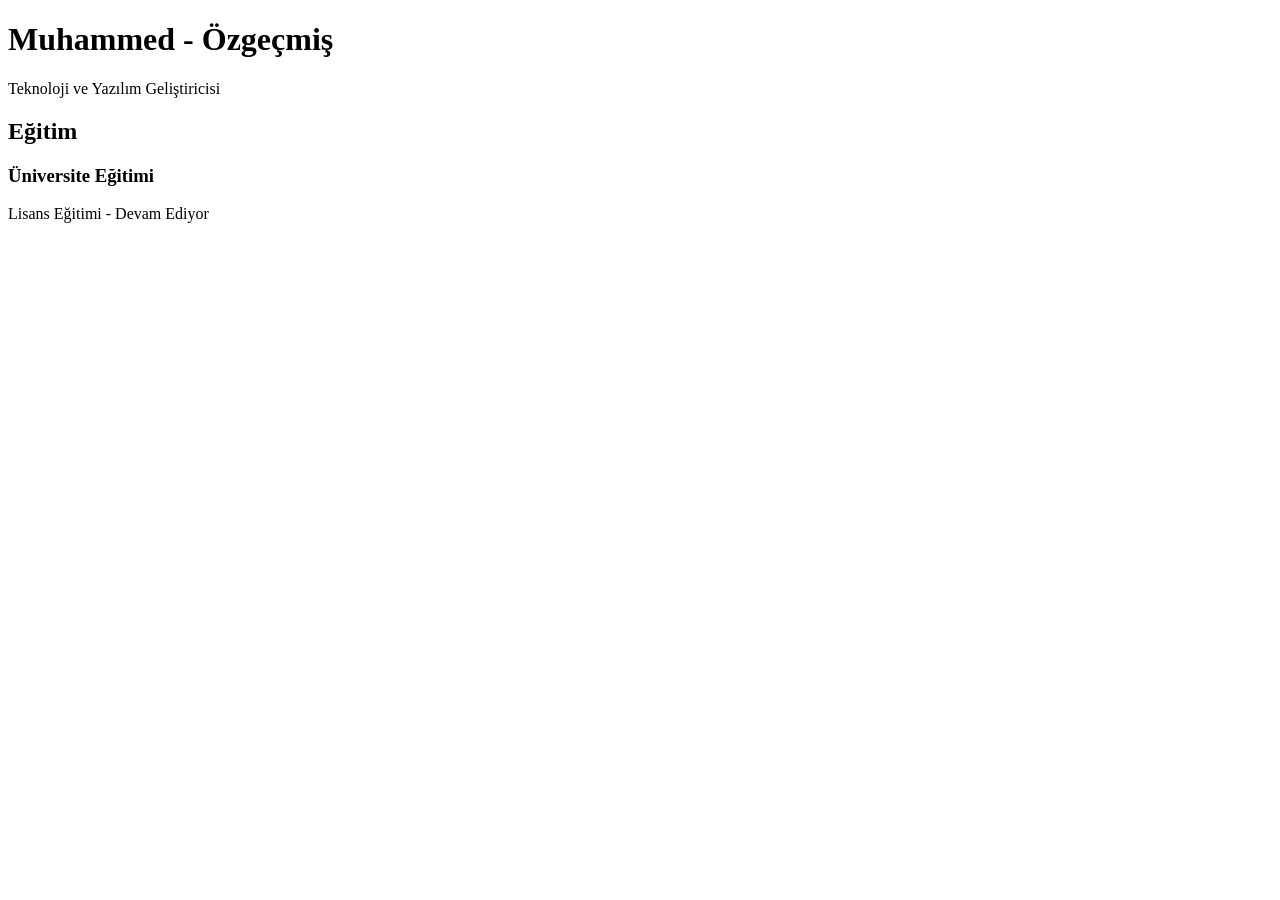
==== cv.html @ 90a43ade "İlk commit: Hakkında ve CV sayfalarının semantik iskeleti oluşturuldu" ====
<!DOCTYPE html>
<html lang="tr">

<head>
    <meta charset="UTF-8">
    <meta name="viewport" content="width=device-width, initial-scale=1.0">
    <title>Özgeçmiş</title>
</head>

<body>
    <header>
        <h1>Muhammed - Özgeçmiş</h1>
        <p>Teknoloji ve Yazılım Geliştiricisi</p>
    </header>

    <section>
        <h2>Eğitim</h2>
        <article>
            <h3>Üniversite Eğitimi</h3>
            <p>Lisans Eğitimi - Devam Ediyor</p>
        </article>
    </section>
</body>

</html>
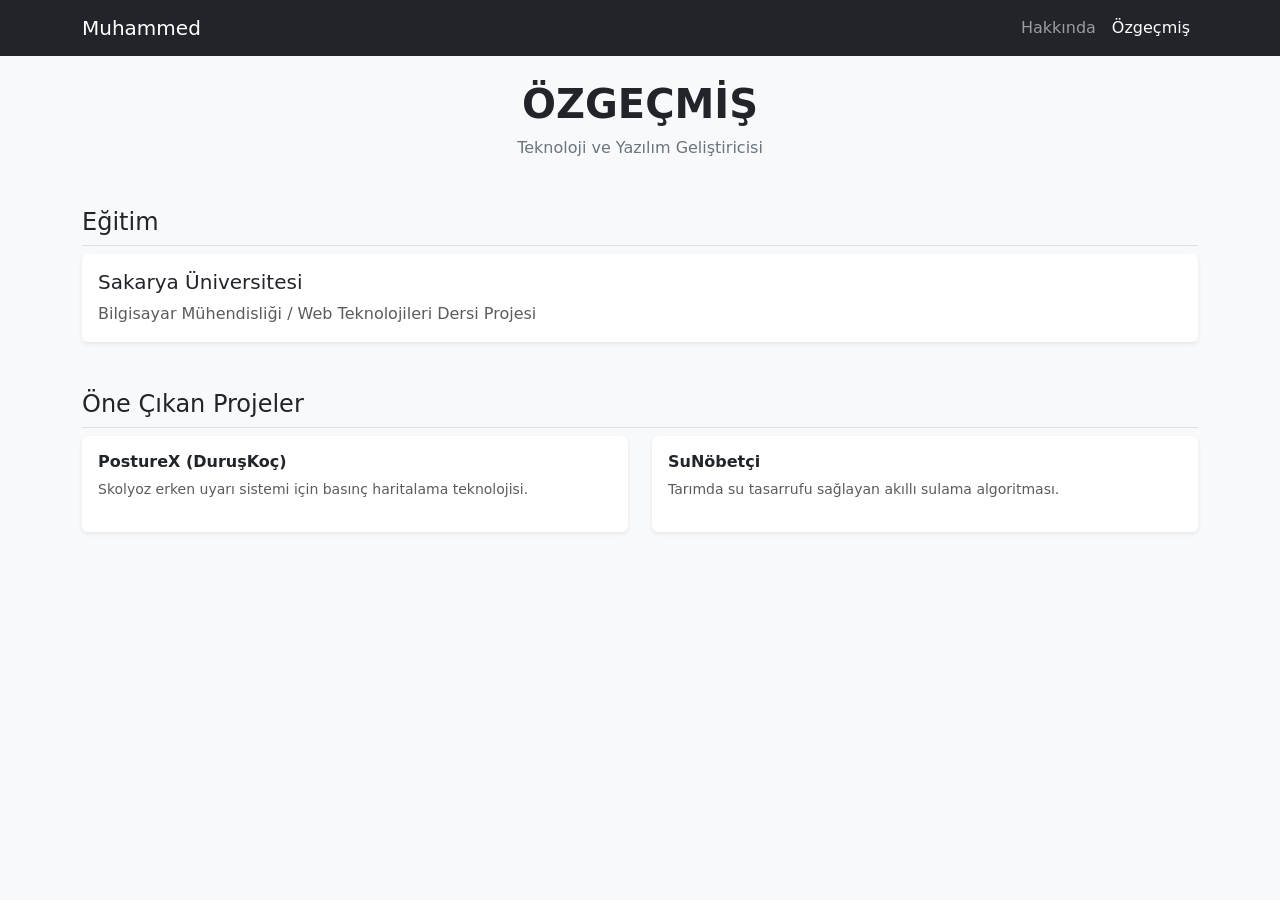
==== commit c6830b0b: "2. Gün: Bootstrap entegrasyonu ve responsive navbar yapısı kuruldu" ====
--- a/cv.html
+++ b/cv.html
@@ -4,22 +4,58 @@
 <head>
     <meta charset="UTF-8">
     <meta name="viewport" content="width=device-width, initial-scale=1.0">
-    <title>Özgeçmiş</title>
+    <title>Özgeçmiş - Muhammed</title>
+    <link href="https://cdn.jsdelivr.net/npm/bootstrap@5.3.0/dist/css/bootstrap.min.css" rel="stylesheet">
 </head>
 
-<body>
-    <header>
-        <h1>Muhammed - Özgeçmiş</h1>
-        <p>Teknoloji ve Yazılım Geliştiricisi</p>
-    </header>
+<body class="bg-light">
 
-    <section>
-        <h2>Eğitim</h2>
-        <article>
-            <h3>Üniversite Eğitimi</h3>
-            <p>Lisans Eğitimi - Devam Ediyor</p>
-        </article>
-    </section>
+    <nav class="navbar navbar-expand-lg navbar-dark bg-dark mb-4">
+        <div class="container">
+            <a class="navbar-brand" href="index.html">Muhammed</a>
+            <div class="collapse navbar-collapse" id="navbarNav">
+                <ul class="navbar-nav ms-auto">
+                    <li class="nav-item"><a class="nav-link" href="index.html">Hakkında</a></li>
+                    <li class="nav-item"><a class="nav-link active" href="cv.html">Özgeçmiş</a></li>
+                </ul>
+            </div>
+        </div>
+    </nav>
+
+    <main class="container">
+        <header class="text-center mb-5">
+            <h1 class="fw-bold">ÖZGEÇMİŞ</h1>
+            <p class="text-secondary">Teknoloji ve Yazılım Geliştiricisi</p>
+        </header>
+
+        <section class="mb-5">
+            <h2 class="h4 border-bottom pb-2">Eğitim</h2>
+            <article class="card border-0 shadow-sm p-3 mb-3">
+                <h3 class="h5">Sakarya Üniversitesi</h3>
+                <p class="mb-0 text-muted">Bilgisayar Mühendisliği / Web Teknolojileri Dersi Projesi</p>
+            </article>
+        </section>
+
+        <section>
+            <h2 class="h4 border-bottom pb-2">Öne Çıkan Projeler</h2>
+            <div class="row">
+                <div class="col-md-6 mb-3">
+                    <article class="card h-100 border-0 shadow-sm p-3">
+                        <h3 class="h6 fw-bold">PostureX (DuruşKoç)</h3>
+                        <p class="small text-muted">Skolyoz erken uyarı sistemi için basınç haritalama teknolojisi.</p>
+                    </article>
+                </div>
+                <div class="col-md-6 mb-3">
+                    <article class="card h-100 border-0 shadow-sm p-3">
+                        <h3 class="h6 fw-bold">SuNöbetçi</h3>
+                        <p class="small text-muted">Tarımda su tasarrufu sağlayan akıllı sulama algoritması.</p>
+                    </article>
+                </div>
+            </div>
+        </section>
+    </main>
+
+    <script src="https://cdn.jsdelivr.net/npm/bootstrap@5.3.0/dist/js/bootstrap.bundle.min.js"></script>
 </body>
 
 </html>
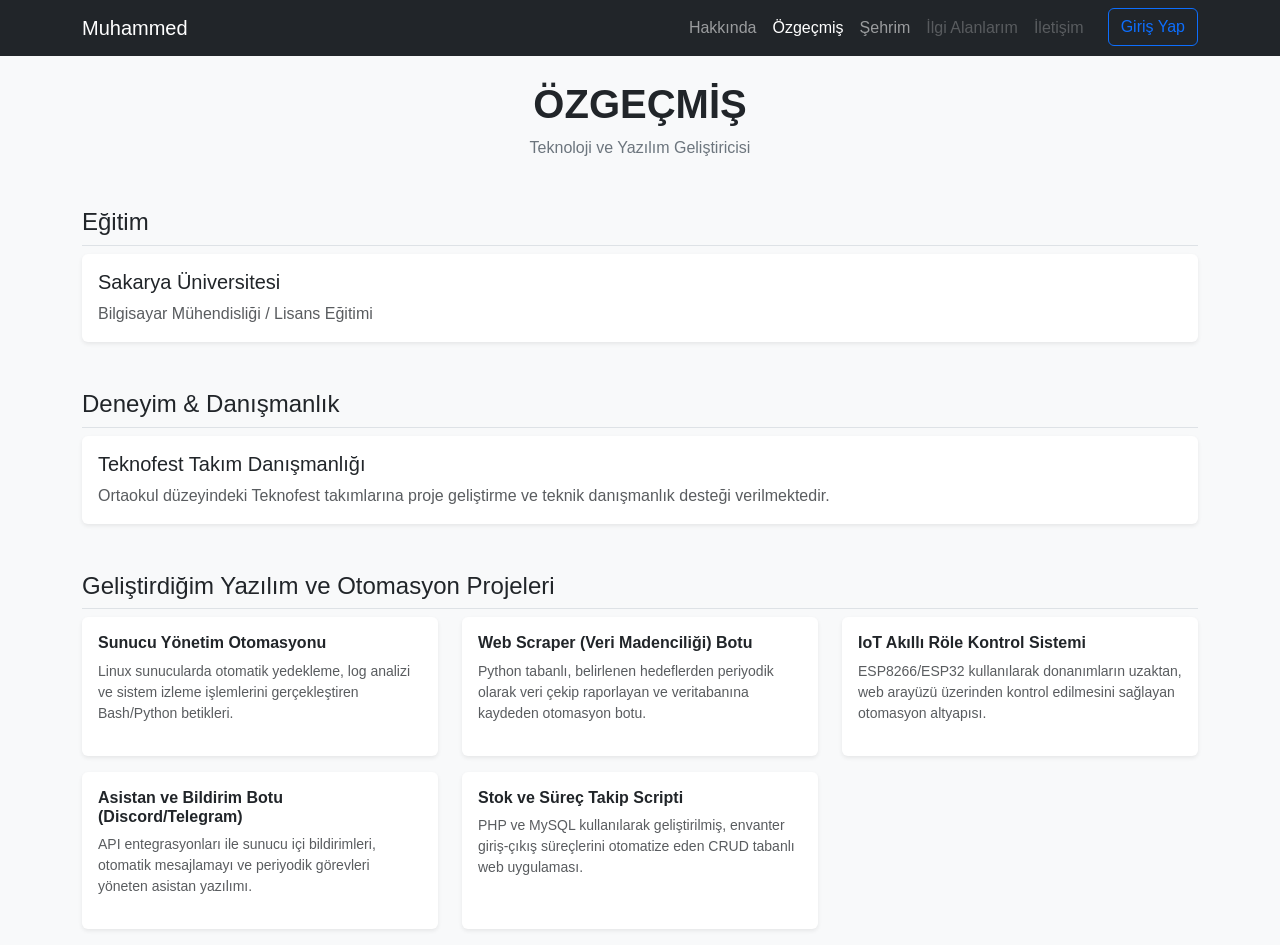
==== commit 49d5250e: "Özgeçmiş projeleri yazılım ve otomasyon odaklı 5 yeni proje ile güncellendi" ====
--- a/cv.html
+++ b/cv.html
@@ -5,18 +5,29 @@
     <meta charset="UTF-8">
     <meta name="viewport" content="width=device-width, initial-scale=1.0">
     <title>Özgeçmiş - Muhammed</title>
+    <!-- Bootstrap CSS CDN -->
     <link href="https://cdn.jsdelivr.net/npm/bootstrap@5.3.0/dist/css/bootstrap.min.css" rel="stylesheet">
+    <!-- Kendi Harici CSS Dosyamız -->
+    <link rel="stylesheet" href="style.css">
 </head>
 
 <body class="bg-light">
 
+    <!-- Navigasyon Menüsü -->
     <nav class="navbar navbar-expand-lg navbar-dark bg-dark mb-4">
         <div class="container">
             <a class="navbar-brand" href="index.html">Muhammed</a>
+            <button class="navbar-toggler" type="button" data-bs-toggle="collapse" data-bs-target="#navbarNav">
+                <span class="navbar-toggler-icon"></span>
+            </button>
             <div class="collapse navbar-collapse" id="navbarNav">
                 <ul class="navbar-nav ms-auto">
                     <li class="nav-item"><a class="nav-link" href="index.html">Hakkında</a></li>
                     <li class="nav-item"><a class="nav-link active" href="cv.html">Özgeçmiş</a></li>
+                    <li class="nav-item"><a class="nav-link" href="sehir.html">Şehrim</a></li>
+                    <li class="nav-item"><a class="nav-link disabled" href="#">İlgi Alanlarım</a></li>
+                    <li class="nav-item"><a class="nav-link disabled" href="#">İletişim</a></li>
+                    <li class="nav-item"><a class="btn btn-outline-primary ms-lg-3" href="#">Giriş Yap</a></li>
                 </ul>
             </div>
         </div>
@@ -32,29 +43,62 @@
             <h2 class="h4 border-bottom pb-2">Eğitim</h2>
             <article class="card border-0 shadow-sm p-3 mb-3">
                 <h3 class="h5">Sakarya Üniversitesi</h3>
-                <p class="mb-0 text-muted">Bilgisayar Mühendisliği / Web Teknolojileri Dersi Projesi</p>
+                <p class="mb-0 text-muted">Bilgisayar Mühendisliği / Lisans Eğitimi</p>
+            </article>
+        </section>
+
+        <section class="mb-5">
+            <h2 class="h4 border-bottom pb-2">Deneyim & Danışmanlık</h2>
+            <article class="card border-0 shadow-sm p-3 mb-3">
+                <h3 class="h5">Teknofest Takım Danışmanlığı</h3>
+                <p class="mb-0 text-muted">Ortaokul düzeyindeki Teknofest takımlarına proje geliştirme ve teknik
+                    danışmanlık desteği verilmektedir.</p>
             </article>
         </section>
 
         <section>
-            <h2 class="h4 border-bottom pb-2">Öne Çıkan Projeler</h2>
+            <h2 class="h4 border-bottom pb-2">Geliştirdiğim Yazılım ve Otomasyon Projeleri</h2>
             <div class="row">
-                <div class="col-md-6 mb-3">
+                <div class="col-md-4 mb-3">
                     <article class="card h-100 border-0 shadow-sm p-3">
-                        <h3 class="h6 fw-bold">PostureX (DuruşKoç)</h3>
-                        <p class="small text-muted">Skolyoz erken uyarı sistemi için basınç haritalama teknolojisi.</p>
+                        <h3 class="h6 fw-bold">Sunucu Yönetim Otomasyonu</h3>
+                        <p class="small text-muted">Linux sunucularda otomatik yedekleme, log analizi ve sistem izleme
+                            işlemlerini gerçekleştiren Bash/Python betikleri.</p>
                     </article>
                 </div>
-                <div class="col-md-6 mb-3">
+                <div class="col-md-4 mb-3">
                     <article class="card h-100 border-0 shadow-sm p-3">
-                        <h3 class="h6 fw-bold">SuNöbetçi</h3>
-                        <p class="small text-muted">Tarımda su tasarrufu sağlayan akıllı sulama algoritması.</p>
+                        <h3 class="h6 fw-bold">Web Scraper (Veri Madenciliği) Botu</h3>
+                        <p class="small text-muted">Python tabanlı, belirlenen hedeflerden periyodik olarak veri çekip
+                            raporlayan ve veritabanına kaydeden otomasyon botu.</p>
+                    </article>
+                </div>
+                <div class="col-md-4 mb-3">
+                    <article class="card h-100 border-0 shadow-sm p-3">
+                        <h3 class="h6 fw-bold">IoT Akıllı Röle Kontrol Sistemi</h3>
+                        <p class="small text-muted">ESP8266/ESP32 kullanılarak donanımların uzaktan, web arayüzü
+                            üzerinden kontrol edilmesini sağlayan otomasyon altyapısı.</p>
+                    </article>
+                </div>
+                <div class="col-md-4 mb-3">
+                    <article class="card h-100 border-0 shadow-sm p-3">
+                        <h3 class="h6 fw-bold">Asistan ve Bildirim Botu (Discord/Telegram)</h3>
+                        <p class="small text-muted">API entegrasyonları ile sunucu içi bildirimleri, otomatik
+                            mesajlamayı ve periyodik görevleri yöneten asistan yazılımı.</p>
+                    </article>
+                </div>
+                <div class="col-md-4 mb-3">
+                    <article class="card h-100 border-0 shadow-sm p-3">
+                        <h3 class="h6 fw-bold">Stok ve Süreç Takip Scripti</h3>
+                        <p class="small text-muted">PHP ve MySQL kullanılarak geliştirilmiş, envanter giriş-çıkış
+                            süreçlerini otomatize eden CRUD tabanlı web uygulaması.</p>
                     </article>
                 </div>
             </div>
         </section>
     </main>
 
+    <!-- Bootstrap JS CDN -->
     <script src="https://cdn.jsdelivr.net/npm/bootstrap@5.3.0/dist/js/bootstrap.bundle.min.js"></script>
 </body>
 
--- a/style.css
+++ b/style.css
@@ -0,0 +1,31 @@
+/* Tüm sayfalar için geçerli olacak genel stil kodları.
+  PDF Kuralı: Tüm stiller harici bir dosyada (.css) tutulmalıdır.
+*/
+
+body {
+    font-family: 'Segoe UI', Tahoma, Geneva, Verdana, sans-serif;
+}
+
+/* Slider (Carousel) içindeki resimlerin aynı boyutta ve düzgün görünmesi için */
+.carousel-item img {
+    height: 500px;
+    object-fit: cover;
+    border-radius: 8px;
+}
+
+/* Mirasımız kartı için özel bir hover (üzerine gelme) efekti */
+.miras-card {
+    transition: transform 0.3s ease;
+    border-left: 5px solid #0d6efd;
+    /* Bootstrap primary rengi */
+}
+
+.miras-card:hover {
+    transform: translateY(-5px);
+    box-shadow: 0 10px 20px rgba(0, 0, 0, 0.1) !important;
+}
+
+/* Navbar linklerine hafif bir geçiş efekti */
+.navbar-nav .nav-link {
+    transition: color 0.3s;
+}
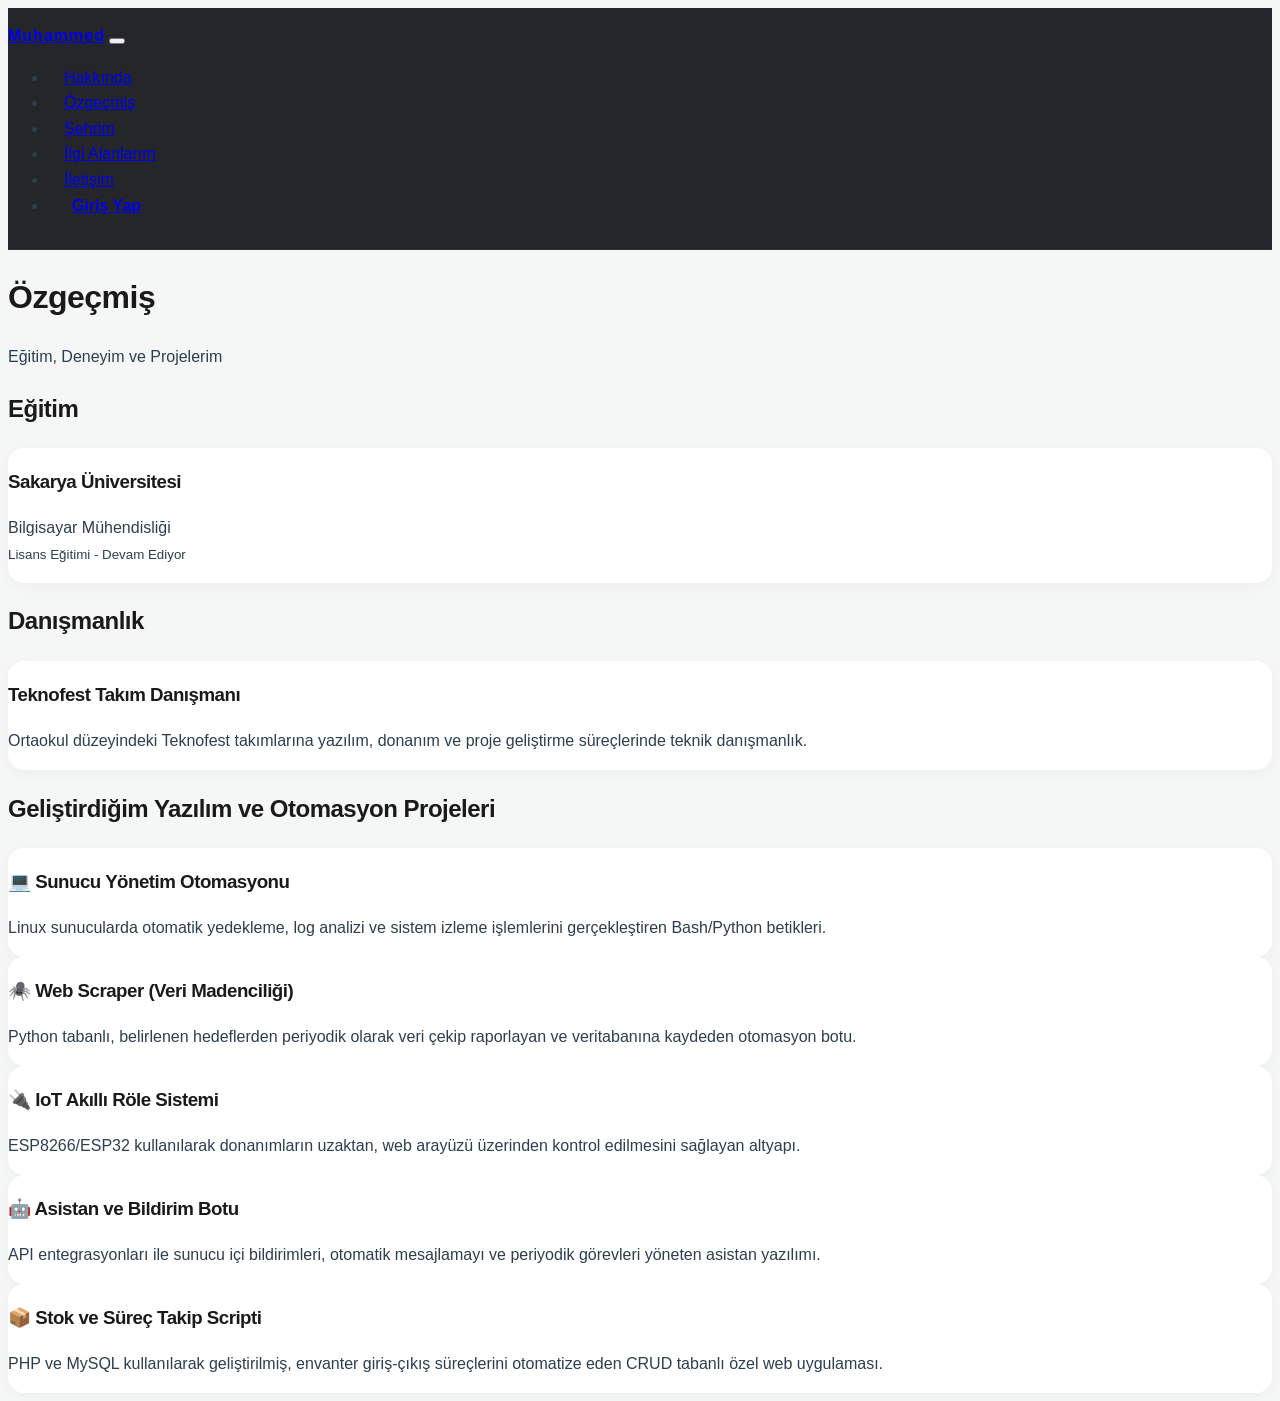
==== commit cdfd3cf9: "4. Gün: Tüm sayfalara Modern UI tasarımı giydirildi, tipografi ve CSS yapılandırmaları iyileştirildi" ====
--- a/cv.html
+++ b/cv.html
@@ -5,101 +5,114 @@
     <meta charset="UTF-8">
     <meta name="viewport" content="width=device-width, initial-scale=1.0">
     <title>Özgeçmiş - Muhammed</title>
-    <!-- Bootstrap CSS CDN -->
-    <link href="https://cdn.jsdelivr.net/npm/bootstrap@5.3.0/dist/css/bootstrap.min.css" rel="stylesheet">
-    <!-- Kendi Harici CSS Dosyamız -->
+    <!-- Bootstrap CSS -->
+    <link
+        href="[https://cdn.jsdelivr.net/npm/bootstrap@5.3.0/dist/css/bootstrap.min.css](https://cdn.jsdelivr.net/npm/bootstrap@5.3.0/dist/css/bootstrap.min.css)"
+        rel="stylesheet">
+    <!-- Harici CSS -->
     <link rel="stylesheet" href="style.css">
 </head>
 
-<body class="bg-light">
+<body>
 
     <!-- Navigasyon Menüsü -->
-    <nav class="navbar navbar-expand-lg navbar-dark bg-dark mb-4">
+    <nav class="navbar navbar-expand-lg navbar-dark custom-navbar sticky-top mb-5">
         <div class="container">
             <a class="navbar-brand" href="index.html">Muhammed</a>
-            <button class="navbar-toggler" type="button" data-bs-toggle="collapse" data-bs-target="#navbarNav">
+            <button class="navbar-toggler border-0" type="button" data-bs-toggle="collapse" data-bs-target="#navbarNav">
                 <span class="navbar-toggler-icon"></span>
             </button>
             <div class="collapse navbar-collapse" id="navbarNav">
-                <ul class="navbar-nav ms-auto">
+                <ul class="navbar-nav ms-auto align-items-center">
                     <li class="nav-item"><a class="nav-link" href="index.html">Hakkında</a></li>
                     <li class="nav-item"><a class="nav-link active" href="cv.html">Özgeçmiş</a></li>
                     <li class="nav-item"><a class="nav-link" href="sehir.html">Şehrim</a></li>
-                    <li class="nav-item"><a class="nav-link disabled" href="#">İlgi Alanlarım</a></li>
+                    <li class="nav-item"><a class="nav-link" href="ilgi-alanlarim.html">İlgi Alanlarım</a></li>
                     <li class="nav-item"><a class="nav-link disabled" href="#">İletişim</a></li>
-                    <li class="nav-item"><a class="btn btn-outline-primary ms-lg-3" href="#">Giriş Yap</a></li>
+                    <li class="nav-item ms-lg-3"><a class="btn btn-outline-light btn-modern btn-sm" href="#">Giriş
+                            Yap</a></li>
                 </ul>
             </div>
         </div>
     </nav>
 
-    <main class="container">
+    <main class="container fade-in">
         <header class="text-center mb-5">
-            <h1 class="fw-bold">ÖZGEÇMİŞ</h1>
-            <p class="text-secondary">Teknoloji ve Yazılım Geliştiricisi</p>
+            <h1 class="display-5 fw-bold text-dark">Özgeçmiş</h1>
+            <p class="lead text-secondary">Eğitim, Deneyim ve Projelerim</p>
         </header>
 
-        <section class="mb-5">
-            <h2 class="h4 border-bottom pb-2">Eğitim</h2>
-            <article class="card border-0 shadow-sm p-3 mb-3">
-                <h3 class="h5">Sakarya Üniversitesi</h3>
-                <p class="mb-0 text-muted">Bilgisayar Mühendisliği / Lisans Eğitimi</p>
-            </article>
-        </section>
+        <div class="row">
+            <!-- Sol Kolon: Eğitim ve Deneyim -->
+            <div class="col-lg-4 mb-4">
+                <section class="mb-5">
+                    <h2 class="h4 mb-4 text-primary">Eğitim</h2>
+                    <article class="modern-card p-4 mb-4 border-start border-primary border-4">
+                        <h3 class="h5 fw-bold">Sakarya Üniversitesi</h3>
+                        <p class="mb-0 text-muted">Bilgisayar Mühendisliği <br> <small>Lisans Eğitimi - Devam
+                                Ediyor</small></p>
+                    </article>
+                </section>
 
-        <section class="mb-5">
-            <h2 class="h4 border-bottom pb-2">Deneyim & Danışmanlık</h2>
-            <article class="card border-0 shadow-sm p-3 mb-3">
-                <h3 class="h5">Teknofest Takım Danışmanlığı</h3>
-                <p class="mb-0 text-muted">Ortaokul düzeyindeki Teknofest takımlarına proje geliştirme ve teknik
-                    danışmanlık desteği verilmektedir.</p>
-            </article>
-        </section>
+                <section>
+                    <h2 class="h4 mb-4 text-primary">Danışmanlık</h2>
+                    <article class="modern-card p-4 border-start border-success border-4">
+                        <h3 class="h5 fw-bold">Teknofest Takım Danışmanı</h3>
+                        <p class="mb-0 text-muted text-sm">Ortaokul düzeyindeki Teknofest takımlarına yazılım, donanım
+                            ve proje geliştirme süreçlerinde teknik danışmanlık.</p>
+                    </article>
+                </section>
+            </div>
 
-        <section>
-            <h2 class="h4 border-bottom pb-2">Geliştirdiğim Yazılım ve Otomasyon Projeleri</h2>
-            <div class="row">
-                <div class="col-md-4 mb-3">
-                    <article class="card h-100 border-0 shadow-sm p-3">
-                        <h3 class="h6 fw-bold">Sunucu Yönetim Otomasyonu</h3>
-                        <p class="small text-muted">Linux sunucularda otomatik yedekleme, log analizi ve sistem izleme
-                            işlemlerini gerçekleştiren Bash/Python betikleri.</p>
-                    </article>
-                </div>
-                <div class="col-md-4 mb-3">
-                    <article class="card h-100 border-0 shadow-sm p-3">
-                        <h3 class="h6 fw-bold">Web Scraper (Veri Madenciliği) Botu</h3>
-                        <p class="small text-muted">Python tabanlı, belirlenen hedeflerden periyodik olarak veri çekip
-                            raporlayan ve veritabanına kaydeden otomasyon botu.</p>
-                    </article>
-                </div>
-                <div class="col-md-4 mb-3">
-                    <article class="card h-100 border-0 shadow-sm p-3">
-                        <h3 class="h6 fw-bold">IoT Akıllı Röle Kontrol Sistemi</h3>
-                        <p class="small text-muted">ESP8266/ESP32 kullanılarak donanımların uzaktan, web arayüzü
-                            üzerinden kontrol edilmesini sağlayan otomasyon altyapısı.</p>
-                    </article>
-                </div>
-                <div class="col-md-4 mb-3">
-                    <article class="card h-100 border-0 shadow-sm p-3">
-                        <h3 class="h6 fw-bold">Asistan ve Bildirim Botu (Discord/Telegram)</h3>
-                        <p class="small text-muted">API entegrasyonları ile sunucu içi bildirimleri, otomatik
-                            mesajlamayı ve periyodik görevleri yöneten asistan yazılımı.</p>
-                    </article>
-                </div>
-                <div class="col-md-4 mb-3">
-                    <article class="card h-100 border-0 shadow-sm p-3">
-                        <h3 class="h6 fw-bold">Stok ve Süreç Takip Scripti</h3>
-                        <p class="small text-muted">PHP ve MySQL kullanılarak geliştirilmiş, envanter giriş-çıkış
-                            süreçlerini otomatize eden CRUD tabanlı web uygulaması.</p>
-                    </article>
-                </div>
+            <!-- Sağ Kolon: Projeler -->
+            <div class="col-lg-8">
+                <section>
+                    <h2 class="h4 mb-4 text-primary">Geliştirdiğim Yazılım ve Otomasyon Projeleri</h2>
+                    <div class="row">
+                        <div class="col-md-6 mb-4">
+                            <article class="modern-card h-100 p-4">
+                                <h3 class="h6 fw-bold text-dark mb-2">💻 Sunucu Yönetim Otomasyonu</h3>
+                                <p class="small text-secondary mb-0">Linux sunucularda otomatik yedekleme, log analizi
+                                    ve sistem izleme işlemlerini gerçekleştiren Bash/Python betikleri.</p>
+                            </article>
+                        </div>
+                        <div class="col-md-6 mb-4">
+                            <article class="modern-card h-100 p-4">
+                                <h3 class="h6 fw-bold text-dark mb-2">🕷️ Web Scraper (Veri Madenciliği)</h3>
+                                <p class="small text-secondary mb-0">Python tabanlı, belirlenen hedeflerden periyodik
+                                    olarak veri çekip raporlayan ve veritabanına kaydeden otomasyon botu.</p>
+                            </article>
+                        </div>
+                        <div class="col-md-6 mb-4">
+                            <article class="modern-card h-100 p-4">
+                                <h3 class="h6 fw-bold text-dark mb-2">🔌 IoT Akıllı Röle Sistemi</h3>
+                                <p class="small text-secondary mb-0">ESP8266/ESP32 kullanılarak donanımların uzaktan,
+                                    web arayüzü üzerinden kontrol edilmesini sağlayan altyapı.</p>
+                            </article>
+                        </div>
+                        <div class="col-md-6 mb-4">
+                            <article class="modern-card h-100 p-4">
+                                <h3 class="h6 fw-bold text-dark mb-2">🤖 Asistan ve Bildirim Botu</h3>
+                                <p class="small text-secondary mb-0">API entegrasyonları ile sunucu içi bildirimleri,
+                                    otomatik mesajlamayı ve periyodik görevleri yöneten asistan yazılımı.</p>
+                            </article>
+                        </div>
+                        <div class="col-12 mb-4">
+                            <article class="modern-card p-4">
+                                <h3 class="h6 fw-bold text-dark mb-2">📦 Stok ve Süreç Takip Scripti</h3>
+                                <p class="small text-secondary mb-0">PHP ve MySQL kullanılarak geliştirilmiş, envanter
+                                    giriş-çıkış süreçlerini otomatize eden CRUD tabanlı özel web uygulaması.</p>
+                            </article>
+                        </div>
+                    </div>
+                </section>
             </div>
-        </section>
+        </div>
     </main>
 
-    <!-- Bootstrap JS CDN -->
-    <script src="https://cdn.jsdelivr.net/npm/bootstrap@5.3.0/dist/js/bootstrap.bundle.min.js"></script>
+    <!-- Bootstrap JS -->
+    <script
+        src="[https://cdn.jsdelivr.net/npm/bootstrap@5.3.0/dist/js/bootstrap.bundle.min.js](https://cdn.jsdelivr.net/npm/bootstrap@5.3.0/dist/js/bootstrap.bundle.min.js)"></script>
 </body>
 
 </html>
--- a/style.css
+++ b/style.css
@@ -1,31 +1,125 @@
-/* Tüm sayfalar için geçerli olacak genel stil kodları.
-  PDF Kuralı: Tüm stiller harici bir dosyada (.css) tutulmalıdır.
+/* Modern UI Tasarım Sistemi 
+  Tüm sayfalar için geçerli harici stil dosyası 
 */
 
+/* Google Fonts - Inter */
+@import url('[https://fonts.googleapis.com/css2?family=Inter:wght@300;400;500;600;700&display=swap](https://fonts.googleapis.com/css2?family=Inter:wght@300;400;500;600;700&display=swap)');
+
 body {
-    font-family: 'Segoe UI', Tahoma, Geneva, Verdana, sans-serif;
+    font-family: 'Inter', sans-serif;
+    background-color: #f4f7f6;
+    /* Çok hafif, modern bir gri/mavi arkaplan */
+    color: #2c3e50;
+    line-height: 1.6;
 }
 
-/* Slider (Carousel) içindeki resimlerin aynı boyutta ve düzgün görünmesi için */
-.carousel-item img {
-    height: 500px;
-    object-fit: cover;
+/* Başlıkların daha tok durması için */
+h1,
+h2,
+h3,
+h4,
+h5,
+h6 {
+    font-weight: 700;
+    color: #1a1a1a;
+    letter-spacing: -0.5px;
+}
+
+/* --- Navbar (Buzlu Cam Efekti) --- */
+.custom-navbar {
+    background: rgba(25, 27, 31, 0.95) !important;
+    backdrop-filter: blur(10px);
+    border-bottom: 1px solid rgba(255, 255, 255, 0.05);
+    padding: 15px 0;
+}
+
+.custom-navbar .navbar-brand {
+    font-weight: 700;
+    letter-spacing: 1px;
+}
+
+.custom-navbar .nav-link {
+    font-weight: 500;
+    transition: all 0.3s ease;
+    padding: 8px 16px !important;
     border-radius: 8px;
 }
 
-/* Mirasımız kartı için özel bir hover (üzerine gelme) efekti */
-.miras-card {
-    transition: transform 0.3s ease;
-    border-left: 5px solid #0d6efd;
-    /* Bootstrap primary rengi */
+.custom-navbar .nav-link:hover {
+    background-color: rgba(255, 255, 255, 0.1);
+    color: #fff !important;
 }
 
-.miras-card:hover {
-    transform: translateY(-5px);
-    box-shadow: 0 10px 20px rgba(0, 0, 0, 0.1) !important;
+/* --- Modern Kart Tasarımı --- */
+.modern-card {
+    background: #ffffff;
+    border: none;
+    border-radius: 16px;
+    /* Daha oval köşeler */
+    transition: all 0.4s cubic-bezier(0.175, 0.885, 0.32, 1.275);
+    box-shadow: 0 4px 15px rgba(0, 0, 0, 0.03);
+    overflow: hidden;
 }
 
-/* Navbar linklerine hafif bir geçiş efekti */
-.navbar-nav .nav-link {
-    transition: color 0.3s;
+.modern-card:hover {
+    transform: translateY(-8px);
+    box-shadow: 0 15px 30px rgba(0, 0, 0, 0.08);
+}
+
+.card-header-custom {
+    background: linear-gradient(135deg, #f8f9fa 0%, #e9ecef 100%);
+    border-bottom: none;
+    padding: 20px;
+}
+
+/* --- Slider (Carousel) İyileştirmeleri --- */
+#sehirSlider {
+    border-radius: 16px;
+    overflow: hidden;
+    box-shadow: 0 10px 30px rgba(0, 0, 0, 0.1);
+}
+
+.carousel-item img {
+    height: 550px;
+    object-fit: cover;
+}
+
+.carousel-caption {
+    background: linear-gradient(to top, rgba(0, 0, 0, 0.9), transparent);
+    bottom: 0;
+    left: 0;
+    right: 0;
+    padding-bottom: 30px;
+    border-radius: 0;
+}
+
+/* --- Buton İyileştirmeleri --- */
+.btn-modern {
+    border-radius: 8px;
+    font-weight: 600;
+    padding: 10px 24px;
+    transition: all 0.3s ease;
+}
+
+/* --- Sayfa Yüklenme Animasyonu --- */
+.fade-in {
+    animation: fadeIn 0.8s ease-in-out;
+}
+
+@keyframes fadeIn {
+    from {
+        opacity: 0;
+        transform: translateY(15px);
+    }
+
+    to {
+        opacity: 1;
+        transform: translateY(0);
+    }
+}
+
+/* API Sayfası Yükleniyor İkonu */
+.spinner-border {
+    width: 3rem;
+    height: 3rem;
 }
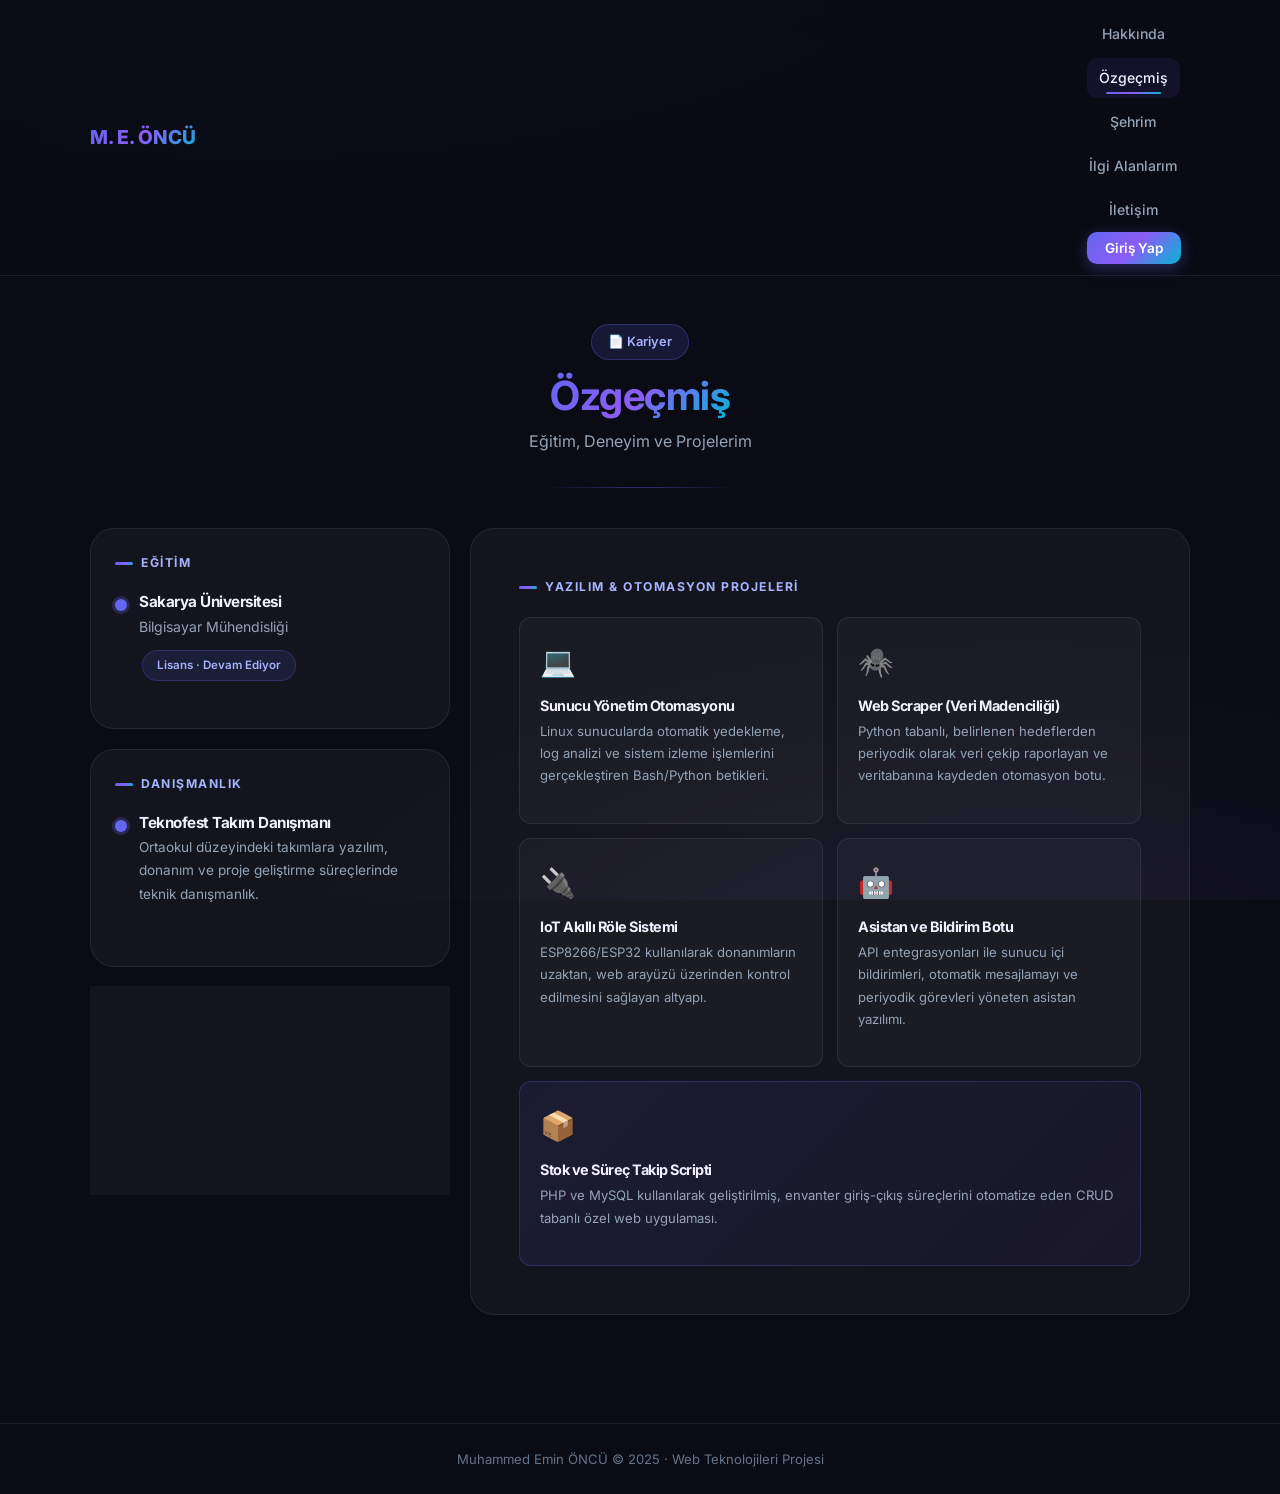
==== commit b1053308: "9. Gün: Video eklendi, Vue.js doğrulama entegre edildi, Login JS validasyonu ve LF/CRLF formatlamala" ====
--- a/cv.html
+++ b/cv.html
@@ -1,118 +1,144 @@
 <!DOCTYPE html>
 <html lang="tr">
-
 <head>
     <meta charset="UTF-8">
     <meta name="viewport" content="width=device-width, initial-scale=1.0">
-    <title>Özgeçmiş - Muhammed</title>
-    <!-- Bootstrap CSS -->
-    <link
-        href="[https://cdn.jsdelivr.net/npm/bootstrap@5.3.0/dist/css/bootstrap.min.css](https://cdn.jsdelivr.net/npm/bootstrap@5.3.0/dist/css/bootstrap.min.css)"
-        rel="stylesheet">
-    <!-- Harici CSS -->
+    <title>Özgeçmiş | Muhammed Emin ÖNCÜ</title>
+    <!-- Bootstrap CSS (Ödev Şartı) -->
+    <link href="https://cdn.jsdelivr.net/npm/bootstrap@5.3.0/dist/css/bootstrap.min.css" rel="stylesheet">
+    <!-- Özel Tasarımımız -->
     <link rel="stylesheet" href="style.css">
 </head>
-
 <body>
 
-    <!-- Navigasyon Menüsü -->
-    <nav class="navbar navbar-expand-lg navbar-dark custom-navbar sticky-top mb-5">
-        <div class="container">
-            <a class="navbar-brand" href="index.html">Muhammed</a>
-            <button class="navbar-toggler border-0" type="button" data-bs-toggle="collapse" data-bs-target="#navbarNav">
-                <span class="navbar-toggler-icon"></span>
+<nav class="custom-navbar" id="mainNav">
+    <div class="container">
+        <div class="navbar-inner">
+            <a class="navbar-brand" href="index.html">M. E. ÖNCÜ</a>
+            <button class="navbar-toggler" id="toggler" aria-label="Menüyü aç/kapat">
+                <span></span><span></span><span></span>
             </button>
-            <div class="collapse navbar-collapse" id="navbarNav">
-                <ul class="navbar-nav ms-auto align-items-center">
-                    <li class="nav-item"><a class="nav-link" href="index.html">Hakkında</a></li>
-                    <li class="nav-item"><a class="nav-link active" href="cv.html">Özgeçmiş</a></li>
-                    <li class="nav-item"><a class="nav-link" href="sehir.html">Şehrim</a></li>
-                    <li class="nav-item"><a class="nav-link" href="ilgi-alanlarim.html">İlgi Alanlarım</a></li>
-                    <li class="nav-item"><a class="nav-link disabled" href="#">İletişim</a></li>
-                    <li class="nav-item ms-lg-3"><a class="btn btn-outline-light btn-modern btn-sm" href="#">Giriş
-                            Yap</a></li>
-                </ul>
+            <ul class="navbar-nav" id="navMenu">
+                <li><a class="nav-link" href="index.html">Hakkında</a></li>
+                <li><a class="nav-link active" href="cv.html">Özgeçmiş</a></li>
+                <li><a class="nav-link" href="sehrim.html">Şehrim</a></li>
+                <li><a class="nav-link" href="ilgi-alanlarim.html">İlgi Alanlarım</a></li>
+                <li><a class="nav-link" href="iletisim.html">İletişim</a></li>
+                <li><a class="btn-nav-login" href="login.html">Giriş Yap</a></li>
+            </ul>
+        </div>
+    </div>
+</nav>
+
+<main class="container fade-in" style="padding-top: 48px; padding-bottom: 48px;">
+
+    <header class="text-center" style="margin-bottom: 40px;">
+        <span class="badge-accent" style="margin-bottom: 12px; display: inline-block;">📄 Kariyer</span>
+        <h1 style="font-size: 2.5rem;"><span class="gradient-text">Özgeçmiş</span></h1>
+        <p>Eğitim, Deneyim ve Projelerim</p>
+        <hr class="gradient-divider">
+    </header>
+
+    <div class="grid-cv">
+
+        <!-- Sol Sütun -->
+        <div style="display: flex; flex-direction: column; gap: 20px;">
+
+            <section class="modern-card p-4">
+                <div class="section-title">Eğitim</div>
+                <div class="timeline-item">
+                    <h2 style="font-size: 0.95rem; font-weight: 700; margin-bottom: 4px;">Sakarya Üniversitesi</h2>
+                    <p style="font-size: 0.88rem; margin-bottom: 8px;">Bilgisayar Mühendisliği</p>
+                    <span class="skill-tag" style="font-size: 0.72rem;">Lisans · Devam Ediyor</span>
+                </div>
+            </section>
+
+            <section class="modern-card p-4">
+                <div class="section-title">Danışmanlık</div>
+                <div class="timeline-item">
+                    <h2 style="font-size: 0.95rem; font-weight: 700; margin-bottom: 4px;">Teknofest Takım Danışmanı</h2>
+                    <p style="font-size: 0.85rem;">Ortaokul düzeyindeki takımlara yazılım, donanım ve proje geliştirme süreçlerinde teknik danışmanlık.</p>
+                </div>
+            </section>
+
+            <section class="modern-card p-4">
+                <div class="section-title">Yetenekler</div>
+                <div>
+                    <span class="skill-tag">Python</span>
+                    <span class="skill-tag">PHP</span>
+                    <span class="skill-tag">JavaScript</span>
+                    <span class="skill-tag">Linux</span>
+                    <span class="skill-tag">Bash</span>
+                    <span class="skill-tag">MySQL</span>
+                    <span class="skill-tag">ESP32</span>
+                    <span class="skill-tag">IoT</span>
+                    <span class="skill-tag">Git</span>
+                </div>
+            </section>
+
+        </div>
+
+        <!-- Sağ Sütun -->
+        <section class="modern-card p-5">
+            <div class="section-title">Yazılım &amp; Otomasyon Projeleri</div>
+            <div class="grid-2" style="gap: 14px;">
+
+                <article class="project-card" style="padding: 20px; background: rgba(255,255,255,0.03); border: 1px solid var(--border); border-radius: 12px; transition: var(--ease);"
+                    onmouseenter="this.style.borderColor='var(--border-a)';this.style.background='rgba(99,102,241,0.06)'"
+                    onmouseleave="this.style.borderColor='var(--border)';this.style.background='rgba(255,255,255,0.03)'">
+                    <div style="font-size: 1.8rem; margin-bottom: 10px;">💻</div>
+                    <h3 style="font-size: 0.9rem; font-weight: 700; margin-bottom: 6px;">Sunucu Yönetim Otomasyonu</h3>
+                    <p style="font-size: 0.82rem;">Linux sunucularda otomatik yedekleme, log analizi ve sistem izleme işlemlerini gerçekleştiren Bash/Python betikleri.</p>
+                </article>
+
+                <article style="padding: 20px; background: rgba(255,255,255,0.03); border: 1px solid var(--border); border-radius: 12px; transition: var(--ease);"
+                    onmouseenter="this.style.borderColor='var(--border-a)';this.style.background='rgba(99,102,241,0.06)'"
+                    onmouseleave="this.style.borderColor='var(--border)';this.style.background='rgba(255,255,255,0.03)'">
+                    <div style="font-size: 1.8rem; margin-bottom: 10px;">🕷️</div>
+                    <h3 style="font-size: 0.9rem; font-weight: 700; margin-bottom: 6px;">Web Scraper (Veri Madenciliği)</h3>
+                    <p style="font-size: 0.82rem;">Python tabanlı, belirlenen hedeflerden periyodik olarak veri çekip raporlayan ve veritabanına kaydeden otomasyon botu.</p>
+                </article>
+
+                <article style="padding: 20px; background: rgba(255,255,255,0.03); border: 1px solid var(--border); border-radius: 12px; transition: var(--ease);"
+                    onmouseenter="this.style.borderColor='var(--border-a)';this.style.background='rgba(99,102,241,0.06)'"
+                    onmouseleave="this.style.borderColor='var(--border)';this.style.background='rgba(255,255,255,0.03)'">
+                    <div style="font-size: 1.8rem; margin-bottom: 10px;">🔌</div>
+                    <h3 style="font-size: 0.9rem; font-weight: 700; margin-bottom: 6px;">IoT Akıllı Röle Sistemi</h3>
+                    <p style="font-size: 0.82rem;">ESP8266/ESP32 kullanılarak donanımların uzaktan, web arayüzü üzerinden kontrol edilmesini sağlayan altyapı.</p>
+                </article>
+
+                <article style="padding: 20px; background: rgba(255,255,255,0.03); border: 1px solid var(--border); border-radius: 12px; transition: var(--ease);"
+                    onmouseenter="this.style.borderColor='var(--border-a)';this.style.background='rgba(99,102,241,0.06)'"
+                    onmouseleave="this.style.borderColor='var(--border)';this.style.background='rgba(255,255,255,0.03)'">
+                    <div style="font-size: 1.8rem; margin-bottom: 10px;">🤖</div>
+                    <h3 style="font-size: 0.9rem; font-weight: 700; margin-bottom: 6px;">Asistan ve Bildirim Botu</h3>
+                    <p style="font-size: 0.82rem;">API entegrasyonları ile sunucu içi bildirimleri, otomatik mesajlamayı ve periyodik görevleri yöneten asistan yazılımı.</p>
+                </article>
+
+                <article style="padding: 20px; grid-column: 1 / -1; background: linear-gradient(135deg,rgba(99,102,241,0.1),rgba(139,92,246,0.06)); border: 1px solid rgba(99,102,241,0.25); border-radius: 12px;">
+                    <div style="font-size: 1.8rem; margin-bottom: 10px;">📦</div>
+                    <h3 style="font-size: 0.9rem; font-weight: 700; margin-bottom: 6px;">Stok ve Süreç Takip Scripti</h3>
+                    <p style="font-size: 0.82rem;">PHP ve MySQL kullanılarak geliştirilmiş, envanter giriş-çıkış süreçlerini otomatize eden CRUD tabanlı özel web uygulaması.</p>
+                </article>
+
             </div>
-        </div>
-    </nav>
+        </section>
 
-    <main class="container fade-in">
-        <header class="text-center mb-5">
-            <h1 class="display-5 fw-bold text-dark">Özgeçmiş</h1>
-            <p class="lead text-secondary">Eğitim, Deneyim ve Projelerim</p>
-        </header>
+    </div>
+</main>
 
-        <div class="row">
-            <!-- Sol Kolon: Eğitim ve Deneyim -->
-            <div class="col-lg-4 mb-4">
-                <section class="mb-5">
-                    <h2 class="h4 mb-4 text-primary">Eğitim</h2>
-                    <article class="modern-card p-4 mb-4 border-start border-primary border-4">
-                        <h3 class="h5 fw-bold">Sakarya Üniversitesi</h3>
-                        <p class="mb-0 text-muted">Bilgisayar Mühendisliği <br> <small>Lisans Eğitimi - Devam
-                                Ediyor</small></p>
-                    </article>
-                </section>
+<footer class="site-footer">
+    <div class="container">Muhammed Emin ÖNCÜ &copy; 2025 · Web Teknolojileri Projesi</div>
+</footer>
 
-                <section>
-                    <h2 class="h4 mb-4 text-primary">Danışmanlık</h2>
-                    <article class="modern-card p-4 border-start border-success border-4">
-                        <h3 class="h5 fw-bold">Teknofest Takım Danışmanı</h3>
-                        <p class="mb-0 text-muted text-sm">Ortaokul düzeyindeki Teknofest takımlarına yazılım, donanım
-                            ve proje geliştirme süreçlerinde teknik danışmanlık.</p>
-                    </article>
-                </section>
-            </div>
-
-            <!-- Sağ Kolon: Projeler -->
-            <div class="col-lg-8">
-                <section>
-                    <h2 class="h4 mb-4 text-primary">Geliştirdiğim Yazılım ve Otomasyon Projeleri</h2>
-                    <div class="row">
-                        <div class="col-md-6 mb-4">
-                            <article class="modern-card h-100 p-4">
-                                <h3 class="h6 fw-bold text-dark mb-2">💻 Sunucu Yönetim Otomasyonu</h3>
-                                <p class="small text-secondary mb-0">Linux sunucularda otomatik yedekleme, log analizi
-                                    ve sistem izleme işlemlerini gerçekleştiren Bash/Python betikleri.</p>
-                            </article>
-                        </div>
-                        <div class="col-md-6 mb-4">
-                            <article class="modern-card h-100 p-4">
-                                <h3 class="h6 fw-bold text-dark mb-2">🕷️ Web Scraper (Veri Madenciliği)</h3>
-                                <p class="small text-secondary mb-0">Python tabanlı, belirlenen hedeflerden periyodik
-                                    olarak veri çekip raporlayan ve veritabanına kaydeden otomasyon botu.</p>
-                            </article>
-                        </div>
-                        <div class="col-md-6 mb-4">
-                            <article class="modern-card h-100 p-4">
-                                <h3 class="h6 fw-bold text-dark mb-2">🔌 IoT Akıllı Röle Sistemi</h3>
-                                <p class="small text-secondary mb-0">ESP8266/ESP32 kullanılarak donanımların uzaktan,
-                                    web arayüzü üzerinden kontrol edilmesini sağlayan altyapı.</p>
-                            </article>
-                        </div>
-                        <div class="col-md-6 mb-4">
-                            <article class="modern-card h-100 p-4">
-                                <h3 class="h6 fw-bold text-dark mb-2">🤖 Asistan ve Bildirim Botu</h3>
-                                <p class="small text-secondary mb-0">API entegrasyonları ile sunucu içi bildirimleri,
-                                    otomatik mesajlamayı ve periyodik görevleri yöneten asistan yazılımı.</p>
-                            </article>
-                        </div>
-                        <div class="col-12 mb-4">
-                            <article class="modern-card p-4">
-                                <h3 class="h6 fw-bold text-dark mb-2">📦 Stok ve Süreç Takip Scripti</h3>
-                                <p class="small text-secondary mb-0">PHP ve MySQL kullanılarak geliştirilmiş, envanter
-                                    giriş-çıkış süreçlerini otomatize eden CRUD tabanlı özel web uygulaması.</p>
-                            </article>
-                        </div>
-                    </div>
-                </section>
-            </div>
-        </div>
-    </main>
-
-    <!-- Bootstrap JS -->
-    <script
-        src="[https://cdn.jsdelivr.net/npm/bootstrap@5.3.0/dist/js/bootstrap.bundle.min.js](https://cdn.jsdelivr.net/npm/bootstrap@5.3.0/dist/js/bootstrap.bundle.min.js)"></script>
+<script>
+    window.addEventListener('scroll', function () {
+        document.getElementById('mainNav').classList.toggle('scrolled', window.scrollY > 20);
+    });
+    document.getElementById('toggler').addEventListener('click', function () {
+        this.classList.toggle('open');
+        document.getElementById('navMenu').classList.toggle('open');
+    });
+</script>
 </body>
-
 </html>
--- a/style.css
+++ b/style.css
@@ -1,125 +1,395 @@
-/* Modern UI Tasarım Sistemi 
-  Tüm sayfalar için geçerli harici stil dosyası 
-*/
-
-/* Google Fonts - Inter */
-@import url('[https://fonts.googleapis.com/css2?family=Inter:wght@300;400;500;600;700&display=swap](https://fonts.googleapis.com/css2?family=Inter:wght@300;400;500;600;700&display=swap)');
-
+/* ============================================
+   VANILLA CSS DESIGN SYSTEM
+   Web Teknolojileri — Muhammed Emin ÖNCÜ
+   Teknolojiler: HTML5, CSS3, JavaScript, PHP
+   ============================================ */
+
+@import url('https://fonts.googleapis.com/css2?family=Inter:wght@300;400;500;600;700;800;900&display=swap');
+
+/* --- Değişkenler --- */
+:root {
+    --bg:          #0a0b14;
+    --bg-card:     rgba(255,255,255,0.04);
+    --accent:      #6366f1;
+    --accent-2:    #8b5cf6;
+    --accent-glow: rgba(99,102,241,0.35);
+    --text:        #f0f0ff;
+    --text-2:      #94a3b8;
+    --text-3:      #64748b;
+    --border:      rgba(255,255,255,0.08);
+    --border-a:    rgba(99,102,241,0.4);
+    --grad:        linear-gradient(135deg,#6366f1,#8b5cf6,#06b6d4);
+    --r-sm:  10px;
+    --r-md:  16px;
+    --r-lg:  24px;
+    --ease:  all 0.3s cubic-bezier(0.4,0,0.2,1);
+    --shadow: 0 8px 40px rgba(0,0,0,0.4);
+}
+
+/* --- Reset --- */
+*, *::before, *::after { box-sizing: border-box; margin: 0; padding: 0; }
+html { scroll-behavior: smooth; }
+img  { max-width: 100%; display: block; }
+a    { text-decoration: none; color: inherit; }
+ul   { list-style: none; }
+button, input, textarea, select { font-family: inherit; font-size: inherit; cursor: pointer; }
+
+/* --- Base --- */
 body {
     font-family: 'Inter', sans-serif;
-    background-color: #f4f7f6;
-    /* Çok hafif, modern bir gri/mavi arkaplan */
-    color: #2c3e50;
-    line-height: 1.6;
-}
-
-/* Başlıkların daha tok durması için */
-h1,
-h2,
-h3,
-h4,
-h5,
-h6 {
-    font-weight: 700;
-    color: #1a1a1a;
-    letter-spacing: -0.5px;
-}
-
-/* --- Navbar (Buzlu Cam Efekti) --- */
+    background: var(--bg);
+    color: var(--text);
+    line-height: 1.7;
+    min-height: 100vh;
+    background-image:
+        radial-gradient(ellipse 80% 50% at 20% -20%, rgba(99,102,241,0.12), transparent),
+        radial-gradient(ellipse 60% 40% at 80% 110%, rgba(139,92,246,0.08), transparent);
+    background-attachment: fixed;
+}
+h1,h2,h3,h4,h5,h6 { font-weight: 700; letter-spacing: -0.5px; line-height: 1.2; }
+p { color: var(--text-2); }
+
+/* --- Container --- */
+.container { width: 100%; max-width: 1140px; margin: 0 auto; padding: 0 20px; }
+
+/* --- Gradient Text --- */
+.gradient-text {
+    background: var(--grad);
+    -webkit-background-clip: text;
+    -webkit-text-fill-color: transparent;
+    background-clip: text;
+}
+
+/* ==============================
+   NAVBAR
+   ============================== */
 .custom-navbar {
-    background: rgba(25, 27, 31, 0.95) !important;
-    backdrop-filter: blur(10px);
-    border-bottom: 1px solid rgba(255, 255, 255, 0.05);
-    padding: 15px 0;
-}
-
-.custom-navbar .navbar-brand {
-    font-weight: 700;
-    letter-spacing: 1px;
-}
-
-.custom-navbar .nav-link {
-    font-weight: 500;
-    transition: all 0.3s ease;
-    padding: 8px 16px !important;
-    border-radius: 8px;
-}
-
-.custom-navbar .nav-link:hover {
-    background-color: rgba(255, 255, 255, 0.1);
-    color: #fff !important;
-}
-
-/* --- Modern Kart Tasarımı --- */
+    position: sticky; top: 0; z-index: 1000;
+    background: rgba(10,11,20,0.85);
+    backdrop-filter: blur(20px);
+    border-bottom: 1px solid var(--border);
+    padding: 14px 0;
+    transition: var(--ease);
+}
+.custom-navbar.scrolled { background: rgba(10,11,20,0.97); box-shadow: 0 4px 30px rgba(0,0,0,0.5); }
+
+.navbar-inner {
+    display: flex; align-items: center;
+    justify-content: space-between; gap: 16px; flex-wrap: wrap;
+}
+.navbar-brand {
+    font-size: 1.2rem; font-weight: 800;
+    background: var(--grad); -webkit-background-clip: text;
+    -webkit-text-fill-color: transparent; background-clip: text;
+}
+
+/* Hamburger */
+.navbar-toggler {
+    display: none; flex-direction: column; gap: 5px;
+    background: none; border: none; padding: 6px;
+}
+.navbar-toggler span {
+    display: block; width: 24px; height: 2px;
+    background: var(--text-2); border-radius: 2px; transition: var(--ease);
+}
+.navbar-toggler.open span:nth-child(1) { transform: translateY(7px) rotate(45deg); }
+.navbar-toggler.open span:nth-child(2) { opacity: 0; }
+.navbar-toggler.open span:nth-child(3) { transform: translateY(-7px) rotate(-45deg); }
+
+/* Nav Links */
+.navbar-nav { display: flex; align-items: center; gap: 4px; }
+.nav-link {
+    font-size: 0.88rem; font-weight: 500; color: var(--text-2);
+    padding: 8px 12px; border-radius: var(--r-sm);
+    transition: var(--ease); position: relative;
+}
+.nav-link::after {
+    content: ''; position: absolute; bottom: 4px; left: 50%;
+    transform: translateX(-50%); width: 0; height: 2px;
+    background: var(--grad); border-radius: 2px; transition: width 0.3s;
+}
+.nav-link:hover, .nav-link.active { color: var(--text); background: rgba(99,102,241,0.1); }
+.nav-link:hover::after, .nav-link.active::after { width: 60%; }
+
+.btn-nav-login {
+    background: var(--grad); color: #fff; font-weight: 600;
+    font-size: 0.85rem; padding: 8px 18px; border-radius: var(--r-sm);
+    border: none; transition: var(--ease); box-shadow: 0 4px 15px var(--accent-glow);
+}
+.btn-nav-login:hover { transform: translateY(-2px); box-shadow: 0 8px 25px var(--accent-glow); }
+
+/* ==============================
+   CARD
+   ============================== */
 .modern-card {
-    background: #ffffff;
-    border: none;
-    border-radius: 16px;
-    /* Daha oval köşeler */
-    transition: all 0.4s cubic-bezier(0.175, 0.885, 0.32, 1.275);
-    box-shadow: 0 4px 15px rgba(0, 0, 0, 0.03);
-    overflow: hidden;
-}
-
-.modern-card:hover {
-    transform: translateY(-8px);
-    box-shadow: 0 15px 30px rgba(0, 0, 0, 0.08);
-}
-
-.card-header-custom {
-    background: linear-gradient(135deg, #f8f9fa 0%, #e9ecef 100%);
-    border-bottom: none;
-    padding: 20px;
-}
-
-/* --- Slider (Carousel) İyileştirmeleri --- */
-#sehirSlider {
-    border-radius: 16px;
-    overflow: hidden;
-    box-shadow: 0 10px 30px rgba(0, 0, 0, 0.1);
-}
-
-.carousel-item img {
-    height: 550px;
-    object-fit: cover;
-}
-
+    background: var(--bg-card); border: 1px solid var(--border);
+    border-radius: var(--r-lg); transition: var(--ease);
+    backdrop-filter: blur(10px); position: relative; overflow: hidden;
+    display: flex; flex-direction: column;
+}
+.modern-card::before {
+    content: ''; position: absolute; inset: 0; border-radius: inherit;
+    background: linear-gradient(135deg,rgba(99,102,241,0.15),rgba(139,92,246,0.05));
+    opacity: 0; transition: var(--ease); pointer-events: none;
+}
+.modern-card:hover { transform: translateY(-6px); border-color: var(--border-a); box-shadow: var(--shadow), 0 0 30px var(--accent-glow); }
+.modern-card:hover::before { opacity: 1; }
+
+/* ==============================
+   BUTTONS
+   ============================== */
+.btn {
+    display: inline-block; font-weight: 600; border-radius: var(--r-sm);
+    padding: 10px 22px; border: none; transition: var(--ease);
+    font-size: 0.9rem; text-align: center;
+}
+.btn-primary { background: var(--grad); color: #fff; box-shadow: 0 4px 15px var(--accent-glow); }
+.btn-primary:hover { transform: translateY(-2px); box-shadow: 0 8px 25px var(--accent-glow); filter: brightness(1.1); }
+.btn-success { background: linear-gradient(135deg,#10b981,#059669); color: #fff; box-shadow: 0 4px 15px rgba(16,185,129,0.3); }
+.btn-success:hover { transform: translateY(-2px); box-shadow: 0 8px 25px rgba(16,185,129,0.4); }
+.btn-outline { background: transparent; color: var(--text-2); border: 1px solid var(--border); }
+.btn-outline:hover { background: rgba(255,255,255,0.06); color: var(--text); border-color: var(--border-a); }
+.btn-sm { padding: 7px 16px; font-size: 0.82rem; }
+.btn-full { width: 100%; }
+
+/* ==============================
+   ANIMATION
+   ============================== */
+.fade-in { animation: fadeInUp 0.7s cubic-bezier(0.4,0,0.2,1) both; }
+@keyframes fadeInUp { from { opacity:0; transform:translateY(24px); } to { opacity:1; transform:translateY(0); } }
+@keyframes spin     { from { transform:rotate(0deg); }  to { transform:rotate(360deg); } }
+
+/* ==============================
+   COMPONENTS
+   ============================== */
+.badge-accent {
+    display: inline-block; padding: 6px 16px; border-radius: 999px;
+    font-size: 0.8rem; font-weight: 600; background: rgba(99,102,241,0.15);
+    color: #a5b4fc; border: 1px solid rgba(99,102,241,0.3);
+}
+.skill-tag {
+    display: inline-block; padding: 5px 14px; border-radius: 999px;
+    font-size: 0.78rem; font-weight: 600; background: rgba(99,102,241,0.12);
+    color: #a5b4fc; border: 1px solid rgba(99,102,241,0.25);
+    margin: 3px; transition: var(--ease);
+}
+.skill-tag:hover { background: rgba(99,102,241,0.25); transform: translateY(-2px); }
+
+.section-title {
+    font-size: 0.76rem; font-weight: 700; color: #a5b4fc;
+    letter-spacing: 1.5px; text-transform: uppercase;
+    margin-bottom: 1.2rem; display: flex; align-items: center; gap: 8px;
+}
+.section-title::before {
+    content: ''; display: inline-block; width: 18px; height: 3px;
+    background: var(--grad); border-radius: 3px;
+}
+
+.gradient-divider {
+    height: 1px; background: linear-gradient(to right,transparent,var(--accent),transparent);
+    border: none; margin: 2rem auto; max-width: 200px; opacity: 0.4;
+}
+
+/* ==============================
+   AVATAR
+   ============================== */
+.avatar-wrapper { position: relative; display: inline-block; }
+.avatar-wrapper img {
+    width: 175px; height: 175px; object-fit: cover; border-radius: 50%;
+    box-shadow: 0 0 0 3px var(--accent), 0 0 40px var(--accent-glow);
+    transition: var(--ease);
+}
+.avatar-wrapper:hover img { transform: scale(1.05); box-shadow: 0 0 0 4px var(--accent-2), 0 0 60px var(--accent-glow); }
+.avatar-wrapper::after {
+    content: ''; position: absolute; inset: -6px; border-radius: 50%;
+    background: var(--grad); z-index: -1; opacity: 0.5;
+    animation: spin 6s linear infinite; filter: blur(8px);
+}
+
+/* ==============================
+   STAT CHIPS
+   ============================== */
+.stat-grid { display: grid; grid-template-columns: repeat(4,1fr); gap: 12px; }
+.stat-chip {
+    display: flex; align-items: center; gap: 10px; padding: 12px 14px;
+    background: rgba(255,255,255,0.04); border: 1px solid var(--border);
+    border-radius: var(--r-sm); transition: var(--ease);
+}
+.stat-chip:hover { border-color: var(--border-a); background: rgba(99,102,241,0.08); }
+.stat-chip .icon { font-size: 1.2rem; }
+.stat-chip .label { font-size: 0.74rem; color: var(--text-3); font-weight: 500; display: block; }
+.stat-chip .value { font-size: 0.9rem; font-weight: 700; display: block; }
+
+/* ==============================
+   GRID LAYOUTS
+   ============================== */
+.grid-2    { display: grid; grid-template-columns: 1fr 1fr;   gap: 20px; }
+.grid-3    { display: grid; grid-template-columns: repeat(3,1fr); gap: 20px; }
+.grid-4    { display: grid; grid-template-columns: repeat(4,1fr); gap: 20px; }
+.grid-cv   { display: grid; grid-template-columns: 1fr 2fr;  gap: 20px; }
+.grid-sehir{ display: grid; grid-template-columns: 5fr 7fr;  gap: 20px; }
+
+/* ==============================
+   TIMELINE (CV)
+   ============================== */
+.timeline-item { position: relative; padding-left: 24px; padding-bottom: 20px; }
+.timeline-item::before {
+    content: ''; position: absolute; left: 0; top: 6px;
+    width: 12px; height: 12px; border-radius: 50%;
+    background: var(--accent); box-shadow: 0 0 0 3px rgba(99,102,241,0.25);
+}
+.timeline-item::after {
+    content: ''; position: absolute; left: 5px; top: 22px; bottom: 0;
+    width: 2px; background: linear-gradient(to bottom,var(--accent),transparent); opacity: 0.3;
+}
+.timeline-item:last-child::after { display: none; }
+
+/* ==============================
+   CAROUSEL (Vanilla JS)
+   ============================== */
+.carousel-wrapper {
+    position: relative; border-radius: var(--r-lg);
+    overflow: hidden; border: 1px solid var(--border); box-shadow: var(--shadow);
+}
+.carousel-track { display: flex; transition: transform 0.5s cubic-bezier(0.4,0,0.2,1); }
+.carousel-slide { min-width: 100%; position: relative; }
+.carousel-slide img { width: 100%; height: 520px; object-fit: cover; filter: brightness(0.85); }
 .carousel-caption {
-    background: linear-gradient(to top, rgba(0, 0, 0, 0.9), transparent);
-    bottom: 0;
-    left: 0;
-    right: 0;
-    padding-bottom: 30px;
-    border-radius: 0;
-}
-
-/* --- Buton İyileştirmeleri --- */
-.btn-modern {
-    border-radius: 8px;
-    font-weight: 600;
-    padding: 10px 24px;
-    transition: all 0.3s ease;
-}
-
-/* --- Sayfa Yüklenme Animasyonu --- */
-.fade-in {
-    animation: fadeIn 0.8s ease-in-out;
-}
-
-@keyframes fadeIn {
-    from {
-        opacity: 0;
-        transform: translateY(15px);
+    position: absolute; bottom: 0; left: 0; right: 0;
+    padding: 50px 32px 28px;
+    background: linear-gradient(to top, rgba(0,0,0,0.9), transparent);
+}
+.carousel-caption h3 { font-size: 1.5rem; font-weight: 800; color: #fff; margin-bottom: 4px; }
+.carousel-caption p  { color: rgba(255,255,255,0.75); font-size: 0.95rem; }
+.carousel-btn {
+    position: absolute; top: 50%; transform: translateY(-50%);
+    background: rgba(99,102,241,0.7); border: none; color: #fff;
+    width: 44px; height: 44px; border-radius: 50%; font-size: 1.1rem;
+    display: flex; align-items: center; justify-content: center;
+    transition: var(--ease); z-index: 2;
+}
+.carousel-btn:hover { background: var(--accent); }
+.carousel-btn.prev { left: 14px; }
+.carousel-btn.next { right: 14px; }
+.carousel-dots { position: absolute; bottom: 14px; right: 20px; display: flex; gap: 6px; z-index: 2; }
+.carousel-dot {
+    width: 8px; height: 8px; border-radius: 50%;
+    background: rgba(255,255,255,0.4); border: none; transition: var(--ease); padding: 0;
+}
+.carousel-dot.active { background: #fff; width: 24px; border-radius: 4px; }
+
+/* ==============================
+   FORM
+   ============================== */
+.form-group   { margin-bottom: 16px; }
+.form-label   { display: block; font-size: 0.85rem; font-weight: 600; color: var(--text-2); margin-bottom: 8px; }
+.form-control {
+    width: 100%; padding: 12px 16px;
+    background: rgba(255,255,255,0.05); border: 1px solid var(--border);
+    border-radius: var(--r-sm); color: var(--text);
+    transition: var(--ease); outline: none;
+}
+.form-control::placeholder { color: var(--text-3); }
+.form-control:focus { background: rgba(99,102,241,0.08); border-color: var(--accent); box-shadow: 0 0 0 3px var(--accent-glow); }
+select.form-control { appearance: none; -webkit-appearance: none; }
+select.form-control option { background: #1a1b2e; color: var(--text); }
+
+.form-grid-2  { display: grid; grid-template-columns: 1fr 1fr; gap: 16px; }
+.form-radio-group { display: flex; flex-wrap: wrap; gap: 16px; }
+.radio-label  { display: flex; align-items: center; gap: 8px; font-size: 0.9rem; color: var(--text-2); }
+.radio-label input[type="radio"] { width: 17px; height: 17px; accent-color: var(--accent); }
+.checkbox-label { display: flex; align-items: flex-start; gap: 10px; font-size: 0.85rem; color: var(--text-2); }
+.checkbox-label input[type="checkbox"] { width: 17px; height: 17px; accent-color: var(--accent); flex-shrink: 0; margin-top: 2px; }
+.btn-group     { display: flex; gap: 12px; }
+
+/* ==============================
+   ALERT
+   ============================== */
+.alert { padding: 14px 18px; border-radius: var(--r-sm); margin-bottom: 16px; font-size: 0.9rem; display: none; }
+.alert.show  { display: block; }
+.alert-danger  { background: rgba(239,68,68,0.1); border: 1px solid rgba(239,68,68,0.3); color: #fca5a5; }
+.alert-success { background: rgba(16,185,129,0.1); border: 1px solid rgba(16,185,129,0.3); color: #6ee7b7; }
+
+/* ==============================
+   TABLE
+   ============================== */
+.data-table { width: 100%; border-collapse: collapse; font-size: 0.9rem; }
+.data-table th, .data-table td { padding: 13px 16px; border: 1px solid var(--border); text-align: left; }
+.data-table thead th { background: rgba(255,255,255,0.04); color: var(--text-2); font-size: 0.78rem; text-transform: uppercase; letter-spacing: 0.5px; text-align: center; }
+.data-table tbody tr:hover td { background: rgba(99,102,241,0.06); }
+.data-table .row-label { font-weight: 600; color: var(--text-2); width: 35%; }
+.data-table .row-value { color: var(--text); }
+
+/* ==============================
+   SPINNER
+   ============================== */
+.spinner { width: 44px; height: 44px; border: 3px solid rgba(99,102,241,0.2); border-top-color: var(--accent); border-radius: 50%; animation: spin 0.8s linear infinite; margin: 0 auto; }
+
+/* ==============================
+   FOOTER
+   ============================== */
+.site-footer { border-top: 1px solid var(--border); padding: 24px 0; text-align: center; color: var(--text-3); font-size: 0.82rem; margin-top: 60px; }
+
+/* ==============================
+   LOGIN
+   ============================== */
+.login-page { min-height: 100vh; display: flex; align-items: center; justify-content: center; padding: 20px; }
+.login-box  { width: 100%; max-width: 420px; }
+
+/* ==============================
+   UTILITIES
+   ============================== */
+.text-center  { text-align: center; }
+.d-none       { display: none !important; }
+.d-flex       { display: flex; }
+.align-center { align-items: center; }
+.gap-2 { gap: 12px; }
+.gap-3 { gap: 18px; }
+.fw-bold { font-weight: 700; }
+.fst-italic { font-style: italic; }
+
+.p-2 { padding: 12px; }
+.p-3 { padding: 16px; }
+.p-4 { padding: 24px; }
+.p-5 { padding: 40px; }
+
+.m-0 { margin: 0; }
+.mb-2 { margin-bottom: 8px; }
+.mb-3 { margin-bottom: 16px; }
+.mb-4 { margin-bottom: 24px; }
+.mb-5 { margin-bottom: 40px; }
+
+/* Scrollbar */
+::-webkit-scrollbar { width: 6px; }
+::-webkit-scrollbar-track { background: var(--bg); }
+::-webkit-scrollbar-thumb { background: var(--accent); border-radius: 3px; }
+
+/* ==============================
+   RESPONSIVE — TABLET (≤ 992px)
+   ============================== */
+@media (max-width: 992px) {
+    .navbar-toggler  { display: flex; }
+    .navbar-nav {
+        display: none; flex-direction: column; align-items: flex-start;
+        gap: 4px; padding: 14px 0 6px; border-top: 1px solid var(--border); margin-top: 12px; width: 100%;
     }
-
-    to {
-        opacity: 1;
-        transform: translateY(0);
-    }
-}
-
-/* API Sayfası Yükleniyor İkonu */
-.spinner-border {
-    width: 3rem;
-    height: 3rem;
+    .navbar-nav.open { display: flex; }
+    .navbar-inner    { flex-wrap: wrap; }
+    .stat-grid       { grid-template-columns: repeat(2,1fr); }
+    .grid-2, .grid-cv, .grid-sehir { grid-template-columns: 1fr; }
+    .grid-3          { grid-template-columns: repeat(2,1fr); }
+    .carousel-slide img { height: 380px; }
+}
+
+/* ==============================
+   RESPONSIVE — MOBILE (≤ 576px)
+   ============================== */
+@media (max-width: 576px) {
+    .p-5             { padding: 24px; }
+    .grid-3, .grid-4 { grid-template-columns: 1fr; }
+    .form-grid-2     { grid-template-columns: 1fr; }
+    .btn-group       { flex-direction: column; }
+    .carousel-slide img { height: 260px; }
+    .stat-grid       { grid-template-columns: 1fr 1fr; }
+    .avatar-wrapper img { width: 140px; height: 140px; }
 }
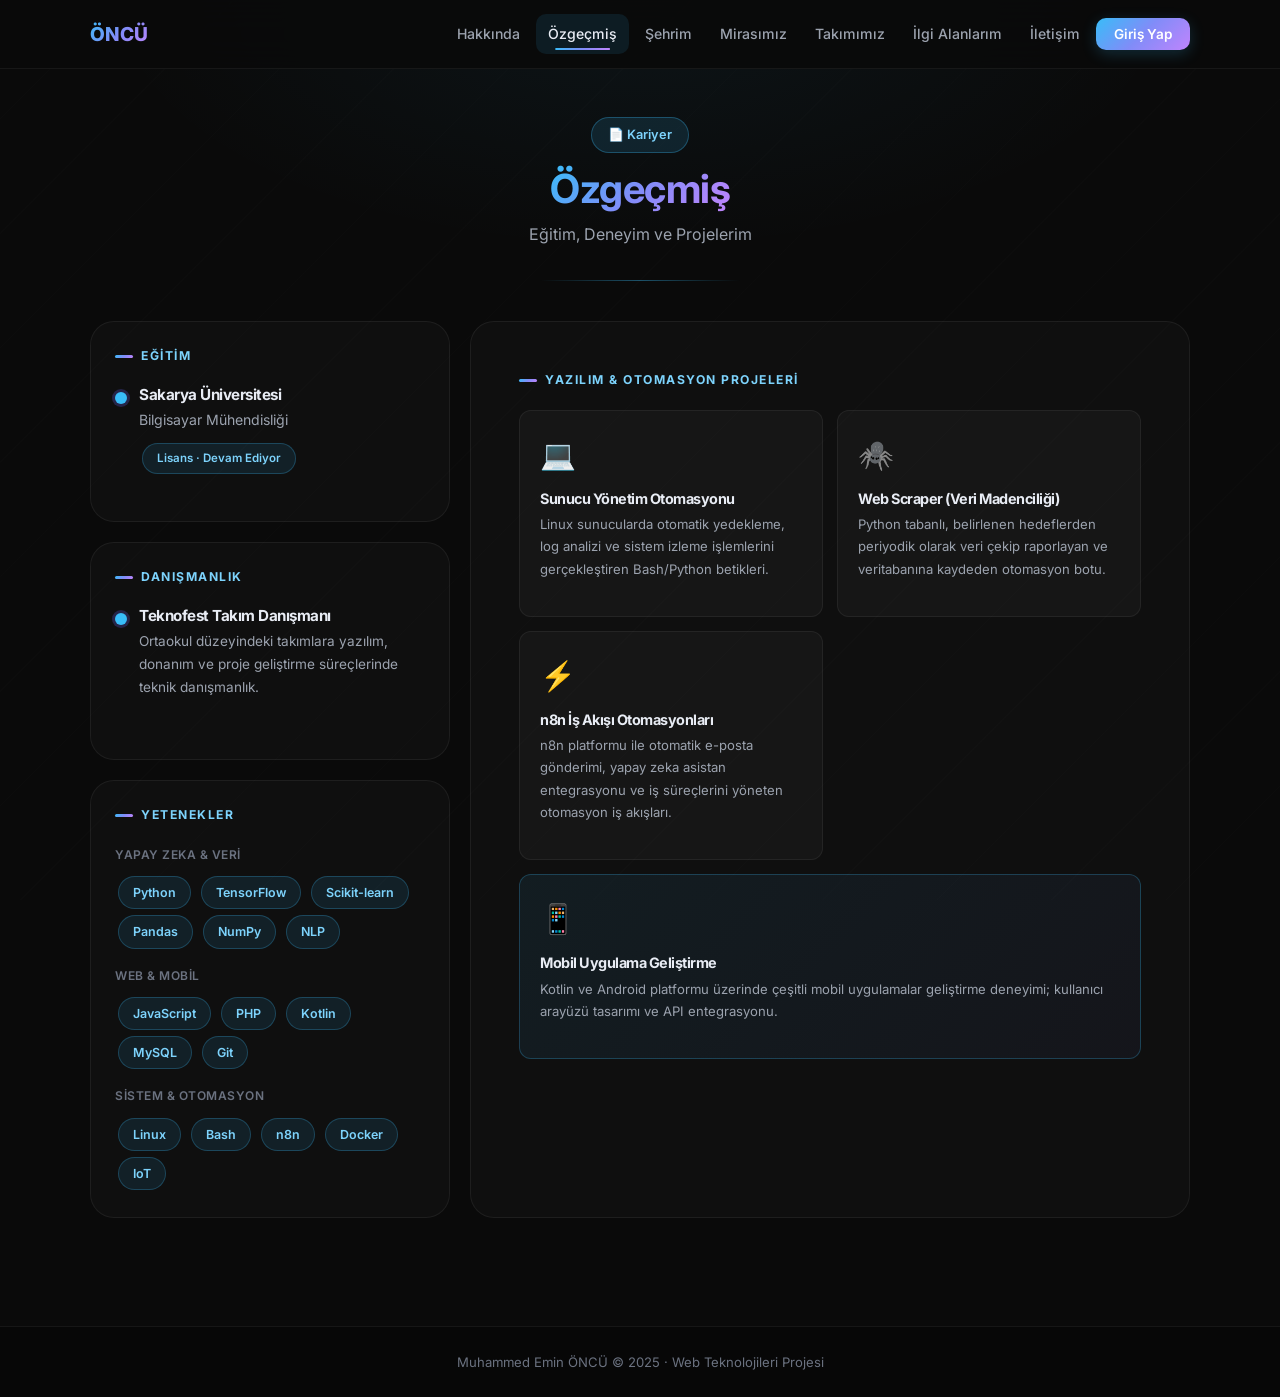
==== commit 485c7be6: "10. Gün: Final raporu eklendi ve proje teslim için %100 tamamlandı. 🚀" ====
--- a/cv.html
+++ b/cv.html
@@ -14,7 +14,7 @@
 <nav class="custom-navbar" id="mainNav">
     <div class="container">
         <div class="navbar-inner">
-            <a class="navbar-brand" href="index.html">M. E. ÖNCÜ</a>
+            <a class="navbar-brand" href="index.html">ÖNCÜ</a>
             <button class="navbar-toggler" id="toggler" aria-label="Menüyü aç/kapat">
                 <span></span><span></span><span></span>
             </button>
@@ -22,6 +22,8 @@
                 <li><a class="nav-link" href="index.html">Hakkında</a></li>
                 <li><a class="nav-link active" href="cv.html">Özgeçmiş</a></li>
                 <li><a class="nav-link" href="sehrim.html">Şehrim</a></li>
+                <li><a class="nav-link" href="miras.html">Mirasımız</a></li>
+                <li><a class="nav-link" href="takim.html">Takımımız</a></li>
                 <li><a class="nav-link" href="ilgi-alanlarim.html">İlgi Alanlarım</a></li>
                 <li><a class="nav-link" href="iletisim.html">İletişim</a></li>
                 <li><a class="btn-nav-login" href="login.html">Giriş Yap</a></li>
@@ -41,8 +43,8 @@
 
     <div class="grid-cv">
 
-        <!-- Sol Sütun -->
-        <div style="display: flex; flex-direction: column; gap: 20px;">
+        <!-- Sol Sütun (aside: destekleyici bilgiler) -->
+        <aside style="display: flex; flex-direction: column; gap: 20px;">
 
             <section class="modern-card p-4">
                 <div class="section-title">Eğitim</div>
@@ -63,28 +65,42 @@
 
             <section class="modern-card p-4">
                 <div class="section-title">Yetenekler</div>
+                <p style="font-size: 0.75rem; color: var(--text-3); font-weight: 600; text-transform: uppercase; letter-spacing: 0.5px; margin-bottom: 8px;">Yapay Zeka & Veri</p>
+                <div style="margin-bottom: 14px;">
+                    <span class="skill-tag">Python</span>
+                    <span class="skill-tag">TensorFlow</span>
+                    <span class="skill-tag">Scikit-learn</span>
+                    <span class="skill-tag">Pandas</span>
+                    <span class="skill-tag">NumPy</span>
+                    <span class="skill-tag">NLP</span>
+                </div>
+                <p style="font-size: 0.75rem; color: var(--text-3); font-weight: 600; text-transform: uppercase; letter-spacing: 0.5px; margin-bottom: 8px;">Web & Mobil</p>
+                <div style="margin-bottom: 14px;">
+                    <span class="skill-tag">JavaScript</span>
+                    <span class="skill-tag">PHP</span>
+                    <span class="skill-tag">Kotlin</span>
+                    <span class="skill-tag">MySQL</span>
+                    <span class="skill-tag">Git</span>
+                </div>
+                <p style="font-size: 0.75rem; color: var(--text-3); font-weight: 600; text-transform: uppercase; letter-spacing: 0.5px; margin-bottom: 8px;">Sistem & Otomasyon</p>
                 <div>
-                    <span class="skill-tag">Python</span>
-                    <span class="skill-tag">PHP</span>
-                    <span class="skill-tag">JavaScript</span>
                     <span class="skill-tag">Linux</span>
                     <span class="skill-tag">Bash</span>
-                    <span class="skill-tag">MySQL</span>
-                    <span class="skill-tag">ESP32</span>
+                    <span class="skill-tag">n8n</span>
+                    <span class="skill-tag">Docker</span>
                     <span class="skill-tag">IoT</span>
-                    <span class="skill-tag">Git</span>
                 </div>
             </section>
 
-        </div>
+        </aside>
 
-        <!-- Sağ Sütun -->
+        <!-- Sağ Sütun (section: ana projeler içeriği) -->
         <section class="modern-card p-5">
             <div class="section-title">Yazılım &amp; Otomasyon Projeleri</div>
             <div class="grid-2" style="gap: 14px;">
 
                 <article class="project-card" style="padding: 20px; background: rgba(255,255,255,0.03); border: 1px solid var(--border); border-radius: 12px; transition: var(--ease);"
-                    onmouseenter="this.style.borderColor='var(--border-a)';this.style.background='rgba(99,102,241,0.06)'"
+                    onmouseenter="this.style.borderColor='var(--border-a)';this.style.background='rgba(56,189,248,0.06)'"
                     onmouseleave="this.style.borderColor='var(--border)';this.style.background='rgba(255,255,255,0.03)'">
                     <div style="font-size: 1.8rem; margin-bottom: 10px;">💻</div>
                     <h3 style="font-size: 0.9rem; font-weight: 700; margin-bottom: 6px;">Sunucu Yönetim Otomasyonu</h3>
@@ -92,7 +108,7 @@
                 </article>
 
                 <article style="padding: 20px; background: rgba(255,255,255,0.03); border: 1px solid var(--border); border-radius: 12px; transition: var(--ease);"
-                    onmouseenter="this.style.borderColor='var(--border-a)';this.style.background='rgba(99,102,241,0.06)'"
+                    onmouseenter="this.style.borderColor='var(--border-a)';this.style.background='rgba(56,189,248,0.06)'"
                     onmouseleave="this.style.borderColor='var(--border)';this.style.background='rgba(255,255,255,0.03)'">
                     <div style="font-size: 1.8rem; margin-bottom: 10px;">🕷️</div>
                     <h3 style="font-size: 0.9rem; font-weight: 700; margin-bottom: 6px;">Web Scraper (Veri Madenciliği)</h3>
@@ -100,25 +116,17 @@
                 </article>
 
                 <article style="padding: 20px; background: rgba(255,255,255,0.03); border: 1px solid var(--border); border-radius: 12px; transition: var(--ease);"
-                    onmouseenter="this.style.borderColor='var(--border-a)';this.style.background='rgba(99,102,241,0.06)'"
+                    onmouseenter="this.style.borderColor='var(--border-a)';this.style.background='rgba(56,189,248,0.06)'"
                     onmouseleave="this.style.borderColor='var(--border)';this.style.background='rgba(255,255,255,0.03)'">
-                    <div style="font-size: 1.8rem; margin-bottom: 10px;">🔌</div>
-                    <h3 style="font-size: 0.9rem; font-weight: 700; margin-bottom: 6px;">IoT Akıllı Röle Sistemi</h3>
-                    <p style="font-size: 0.82rem;">ESP8266/ESP32 kullanılarak donanımların uzaktan, web arayüzü üzerinden kontrol edilmesini sağlayan altyapı.</p>
+                    <div style="font-size: 1.8rem; margin-bottom: 10px;">⚡</div>
+                    <h3 style="font-size: 0.9rem; font-weight: 700; margin-bottom: 6px;">n8n İş Akışı Otomasyonları</h3>
+                    <p style="font-size: 0.82rem;">n8n platformu ile otomatik e-posta gönderimi, yapay zeka asistan entegrasyonu ve iş süreçlerini yöneten otomasyon iş akışları.</p>
                 </article>
 
-                <article style="padding: 20px; background: rgba(255,255,255,0.03); border: 1px solid var(--border); border-radius: 12px; transition: var(--ease);"
-                    onmouseenter="this.style.borderColor='var(--border-a)';this.style.background='rgba(99,102,241,0.06)'"
-                    onmouseleave="this.style.borderColor='var(--border)';this.style.background='rgba(255,255,255,0.03)'">
-                    <div style="font-size: 1.8rem; margin-bottom: 10px;">🤖</div>
-                    <h3 style="font-size: 0.9rem; font-weight: 700; margin-bottom: 6px;">Asistan ve Bildirim Botu</h3>
-                    <p style="font-size: 0.82rem;">API entegrasyonları ile sunucu içi bildirimleri, otomatik mesajlamayı ve periyodik görevleri yöneten asistan yazılımı.</p>
-                </article>
-
-                <article style="padding: 20px; grid-column: 1 / -1; background: linear-gradient(135deg,rgba(99,102,241,0.1),rgba(139,92,246,0.06)); border: 1px solid rgba(99,102,241,0.25); border-radius: 12px;">
-                    <div style="font-size: 1.8rem; margin-bottom: 10px;">📦</div>
-                    <h3 style="font-size: 0.9rem; font-weight: 700; margin-bottom: 6px;">Stok ve Süreç Takip Scripti</h3>
-                    <p style="font-size: 0.82rem;">PHP ve MySQL kullanılarak geliştirilmiş, envanter giriş-çıkış süreçlerini otomatize eden CRUD tabanlı özel web uygulaması.</p>
+                <article style="padding: 20px; grid-column: 1 / -1; background: linear-gradient(135deg,rgba(56,189,248,0.08),rgba(129,140,248,0.05)); border: 1px solid rgba(56,189,248,0.25); border-radius: 12px;">
+                    <div style="font-size: 1.8rem; margin-bottom: 10px;">📱</div>
+                    <h3 style="font-size: 0.9rem; font-weight: 700; margin-bottom: 6px;">Mobil Uygulama Geliştirme</h3>
+                    <p style="font-size: 0.82rem;">Kotlin ve Android platformu üzerinde çeşitli mobil uygulamalar geliştirme deneyimi; kullanıcı arayüzü tasarımı ve API entegrasyonu.</p>
                 </article>
 
             </div>
--- a/style.css
+++ b/style.css
@@ -8,22 +8,22 @@
 
 /* --- Değişkenler --- */
 :root {
-    --bg:          #0a0b14;
-    --bg-card:     rgba(255,255,255,0.04);
-    --accent:      #6366f1;
-    --accent-2:    #8b5cf6;
-    --accent-glow: rgba(99,102,241,0.35);
-    --text:        #f0f0ff;
-    --text-2:      #94a3b8;
-    --text-3:      #64748b;
-    --border:      rgba(255,255,255,0.08);
-    --border-a:    rgba(99,102,241,0.4);
-    --grad:        linear-gradient(135deg,#6366f1,#8b5cf6,#06b6d4);
+    --bg:          #0a0a0a;
+    --bg-card:     rgba(255,255,255,0.025);
+    --accent:      #38bdf8;
+    --accent-2:    #818cf8;
+    --accent-glow: rgba(56,189,248,0.2);
+    --text:        #e8ecf4;
+    --text-2:      #9ca3af;
+    --text-3:      #6b7280;
+    --border:      rgba(255,255,255,0.06);
+    --border-a:    rgba(56,189,248,0.3);
+    --grad:        linear-gradient(135deg,#38bdf8,#818cf8,#c084fc);
     --r-sm:  10px;
     --r-md:  16px;
     --r-lg:  24px;
     --ease:  all 0.3s cubic-bezier(0.4,0,0.2,1);
-    --shadow: 0 8px 40px rgba(0,0,0,0.4);
+    --shadow: 0 8px 40px rgba(0,0,0,0.6);
 }
 
 /* --- Reset --- */
@@ -42,8 +42,14 @@
     line-height: 1.7;
     min-height: 100vh;
     background-image:
-        radial-gradient(ellipse 80% 50% at 20% -20%, rgba(99,102,241,0.12), transparent),
-        radial-gradient(ellipse 60% 40% at 80% 110%, rgba(139,92,246,0.08), transparent);
+        repeating-linear-gradient(
+            -45deg,
+            transparent,
+            transparent 80px,
+            rgba(255,255,255,0.008) 80px,
+            rgba(255,255,255,0.008) 81px
+        ),
+        radial-gradient(ellipse 60% 40% at 50% 0%, rgba(56,189,248,0.06), transparent 70%);
     background-attachment: fixed;
 }
 h1,h2,h3,h4,h5,h6 { font-weight: 700; letter-spacing: -0.5px; line-height: 1.2; }
@@ -65,13 +71,13 @@
    ============================== */
 .custom-navbar {
     position: sticky; top: 0; z-index: 1000;
-    background: rgba(10,11,20,0.85);
-    backdrop-filter: blur(20px);
+    background: rgba(10,10,10,0.92);
+    backdrop-filter: blur(24px);
     border-bottom: 1px solid var(--border);
     padding: 14px 0;
     transition: var(--ease);
 }
-.custom-navbar.scrolled { background: rgba(10,11,20,0.97); box-shadow: 0 4px 30px rgba(0,0,0,0.5); }
+.custom-navbar.scrolled { background: rgba(10,10,10,0.98); box-shadow: 0 4px 30px rgba(0,0,0,0.7); }
 
 .navbar-inner {
     display: flex; align-items: center;
@@ -97,7 +103,7 @@
 .navbar-toggler.open span:nth-child(3) { transform: translateY(-7px) rotate(-45deg); }
 
 /* Nav Links */
-.navbar-nav { display: flex; align-items: center; gap: 4px; }
+.navbar-nav { display: flex; flex-direction: row; align-items: center; gap: 4px; }
 .nav-link {
     font-size: 0.88rem; font-weight: 500; color: var(--text-2);
     padding: 8px 12px; border-radius: var(--r-sm);
@@ -108,7 +114,7 @@
     transform: translateX(-50%); width: 0; height: 2px;
     background: var(--grad); border-radius: 2px; transition: width 0.3s;
 }
-.nav-link:hover, .nav-link.active { color: var(--text); background: rgba(99,102,241,0.1); }
+.nav-link:hover, .nav-link.active { color: var(--text); background: rgba(56,189,248,0.1); }
 .nav-link:hover::after, .nav-link.active::after { width: 60%; }
 
 .btn-nav-login {
@@ -124,16 +130,17 @@
 .modern-card {
     background: var(--bg-card); border: 1px solid var(--border);
     border-radius: var(--r-lg); transition: var(--ease);
-    backdrop-filter: blur(10px); position: relative; overflow: hidden;
+    backdrop-filter: blur(6px); position: relative; overflow: hidden;
     display: flex; flex-direction: column;
 }
 .modern-card::before {
     content: ''; position: absolute; inset: 0; border-radius: inherit;
-    background: linear-gradient(135deg,rgba(99,102,241,0.15),rgba(139,92,246,0.05));
+    background: linear-gradient(135deg,rgba(56,189,248,0.08),rgba(129,140,248,0.03));
     opacity: 0; transition: var(--ease); pointer-events: none;
 }
-.modern-card:hover { transform: translateY(-6px); border-color: var(--border-a); box-shadow: var(--shadow), 0 0 30px var(--accent-glow); }
+.modern-card:hover { transform: translateY(-4px); border-color: var(--border-a); box-shadow: var(--shadow), 0 0 20px rgba(56,189,248,0.08); }
 .modern-card:hover::before { opacity: 1; }
+.modern-card:focus-within { transform: none; }
 
 /* ==============================
    BUTTONS
@@ -164,19 +171,19 @@
    ============================== */
 .badge-accent {
     display: inline-block; padding: 6px 16px; border-radius: 999px;
-    font-size: 0.8rem; font-weight: 600; background: rgba(99,102,241,0.15);
-    color: #a5b4fc; border: 1px solid rgba(99,102,241,0.3);
+    font-size: 0.8rem; font-weight: 600; background: rgba(56,189,248,0.12);
+    color: #7dd3fc; border: 1px solid rgba(56,189,248,0.3);
 }
 .skill-tag {
     display: inline-block; padding: 5px 14px; border-radius: 999px;
-    font-size: 0.78rem; font-weight: 600; background: rgba(99,102,241,0.12);
-    color: #a5b4fc; border: 1px solid rgba(99,102,241,0.25);
+    font-size: 0.78rem; font-weight: 600; background: rgba(56,189,248,0.1);
+    color: #7dd3fc; border: 1px solid rgba(56,189,248,0.25);
     margin: 3px; transition: var(--ease);
 }
-.skill-tag:hover { background: rgba(99,102,241,0.25); transform: translateY(-2px); }
+.skill-tag:hover { background: rgba(56,189,248,0.22); transform: translateY(-2px); }
 
 .section-title {
-    font-size: 0.76rem; font-weight: 700; color: #a5b4fc;
+    font-size: 0.76rem; font-weight: 700; color: #7dd3fc;
     letter-spacing: 1.5px; text-transform: uppercase;
     margin-bottom: 1.2rem; display: flex; align-items: center; gap: 8px;
 }
@@ -196,14 +203,14 @@
 .avatar-wrapper { position: relative; display: inline-block; }
 .avatar-wrapper img {
     width: 175px; height: 175px; object-fit: cover; border-radius: 50%;
-    box-shadow: 0 0 0 3px var(--accent), 0 0 40px var(--accent-glow);
+    box-shadow: 0 0 0 3px var(--accent), 0 0 30px rgba(56,189,248,0.15);
     transition: var(--ease);
 }
-.avatar-wrapper:hover img { transform: scale(1.05); box-shadow: 0 0 0 4px var(--accent-2), 0 0 60px var(--accent-glow); }
+.avatar-wrapper:hover img { transform: scale(1.05); box-shadow: 0 0 0 4px var(--accent-2), 0 0 40px rgba(56,189,248,0.2); }
 .avatar-wrapper::after {
     content: ''; position: absolute; inset: -6px; border-radius: 50%;
-    background: var(--grad); z-index: -1; opacity: 0.5;
-    animation: spin 6s linear infinite; filter: blur(8px);
+    background: var(--grad); z-index: -1; opacity: 0.35;
+    animation: spin 6s linear infinite; filter: blur(10px);
 }
 
 /* ==============================
@@ -215,7 +222,7 @@
     background: rgba(255,255,255,0.04); border: 1px solid var(--border);
     border-radius: var(--r-sm); transition: var(--ease);
 }
-.stat-chip:hover { border-color: var(--border-a); background: rgba(99,102,241,0.08); }
+.stat-chip:hover { border-color: var(--border-a); background: rgba(56,189,248,0.08); }
 .stat-chip .icon { font-size: 1.2rem; }
 .stat-chip .label { font-size: 0.74rem; color: var(--text-3); font-weight: 500; display: block; }
 .stat-chip .value { font-size: 0.9rem; font-weight: 700; display: block; }
@@ -290,7 +297,7 @@
     transition: var(--ease); outline: none;
 }
 .form-control::placeholder { color: var(--text-3); }
-.form-control:focus { background: rgba(99,102,241,0.08); border-color: var(--accent); box-shadow: 0 0 0 3px var(--accent-glow); }
+.form-control:focus { background: rgba(56,189,248,0.06); border-color: var(--accent); box-shadow: 0 0 0 3px var(--accent-glow); color: var(--text); }
 select.form-control { appearance: none; -webkit-appearance: none; }
 select.form-control option { background: #1a1b2e; color: var(--text); }
 
@@ -328,7 +335,7 @@
 /* ==============================
    FOOTER
    ============================== */
-.site-footer { border-top: 1px solid var(--border); padding: 24px 0; text-align: center; color: var(--text-3); font-size: 0.82rem; margin-top: 60px; }
+.site-footer { border-top: 1px solid var(--border); padding: 24px 0; text-align: center; color: var(--text-3); font-size: 0.82rem; margin-top: 60px; background: rgba(0,0,0,0.3); }
 
 /* ==============================
    LOGIN
@@ -360,9 +367,10 @@
 .mb-5 { margin-bottom: 40px; }
 
 /* Scrollbar */
-::-webkit-scrollbar { width: 6px; }
-::-webkit-scrollbar-track { background: var(--bg); }
-::-webkit-scrollbar-thumb { background: var(--accent); border-radius: 3px; }
+::-webkit-scrollbar { width: 5px; }
+::-webkit-scrollbar-track { background: #0a0a0a; }
+::-webkit-scrollbar-thumb { background: rgba(56,189,248,0.3); border-radius: 3px; }
+::-webkit-scrollbar-thumb:hover { background: rgba(56,189,248,0.5); }
 
 /* ==============================
    RESPONSIVE — TABLET (≤ 992px)
@@ -392,4 +400,22 @@
     .carousel-slide img { height: 260px; }
     .stat-grid       { grid-template-columns: 1fr 1fr; }
     .avatar-wrapper img { width: 140px; height: 140px; }
-}+}
+
+/* ==============================
+   İLGİ ALANLARI — Dizi Kartları
+   ============================== */
+.show-grid { display: grid; grid-template-columns: repeat(4, 1fr); gap: 20px; }
+.show-card {
+    background: var(--bg-card); border: 1px solid var(--border);
+    border-radius: var(--r-md); overflow: hidden;
+    display: flex; flex-direction: column; transition: var(--ease);
+}
+.show-card:hover { transform: translateY(-6px); border-color: var(--border-a); box-shadow: 0 12px 40px rgba(0,0,0,0.4), 0 0 20px var(--accent-glow); }
+.show-card img   { width: 100%; height: 280px; object-fit: cover; }
+.show-card-body  { padding: 16px; flex: 1; display: flex; flex-direction: column; }
+.show-title      { font-size: 0.92rem; font-weight: 700; margin-bottom: 8px; color: var(--text); }
+.genre-badge     { display: inline-block; padding: 3px 10px; border-radius: 999px; font-size: 0.72rem; font-weight: 600; background: rgba(56,189,248,0.1); color: #7dd3fc; border: 1px solid rgba(56,189,248,0.25); margin: 2px; }
+.show-link       { display: block; text-align: center; margin-top: auto; padding-top: 12px; }
+@media (max-width: 992px) { .show-grid { grid-template-columns: repeat(2, 1fr); } }
+@media (max-width: 576px) { .show-grid { grid-template-columns: 1fr; } }
